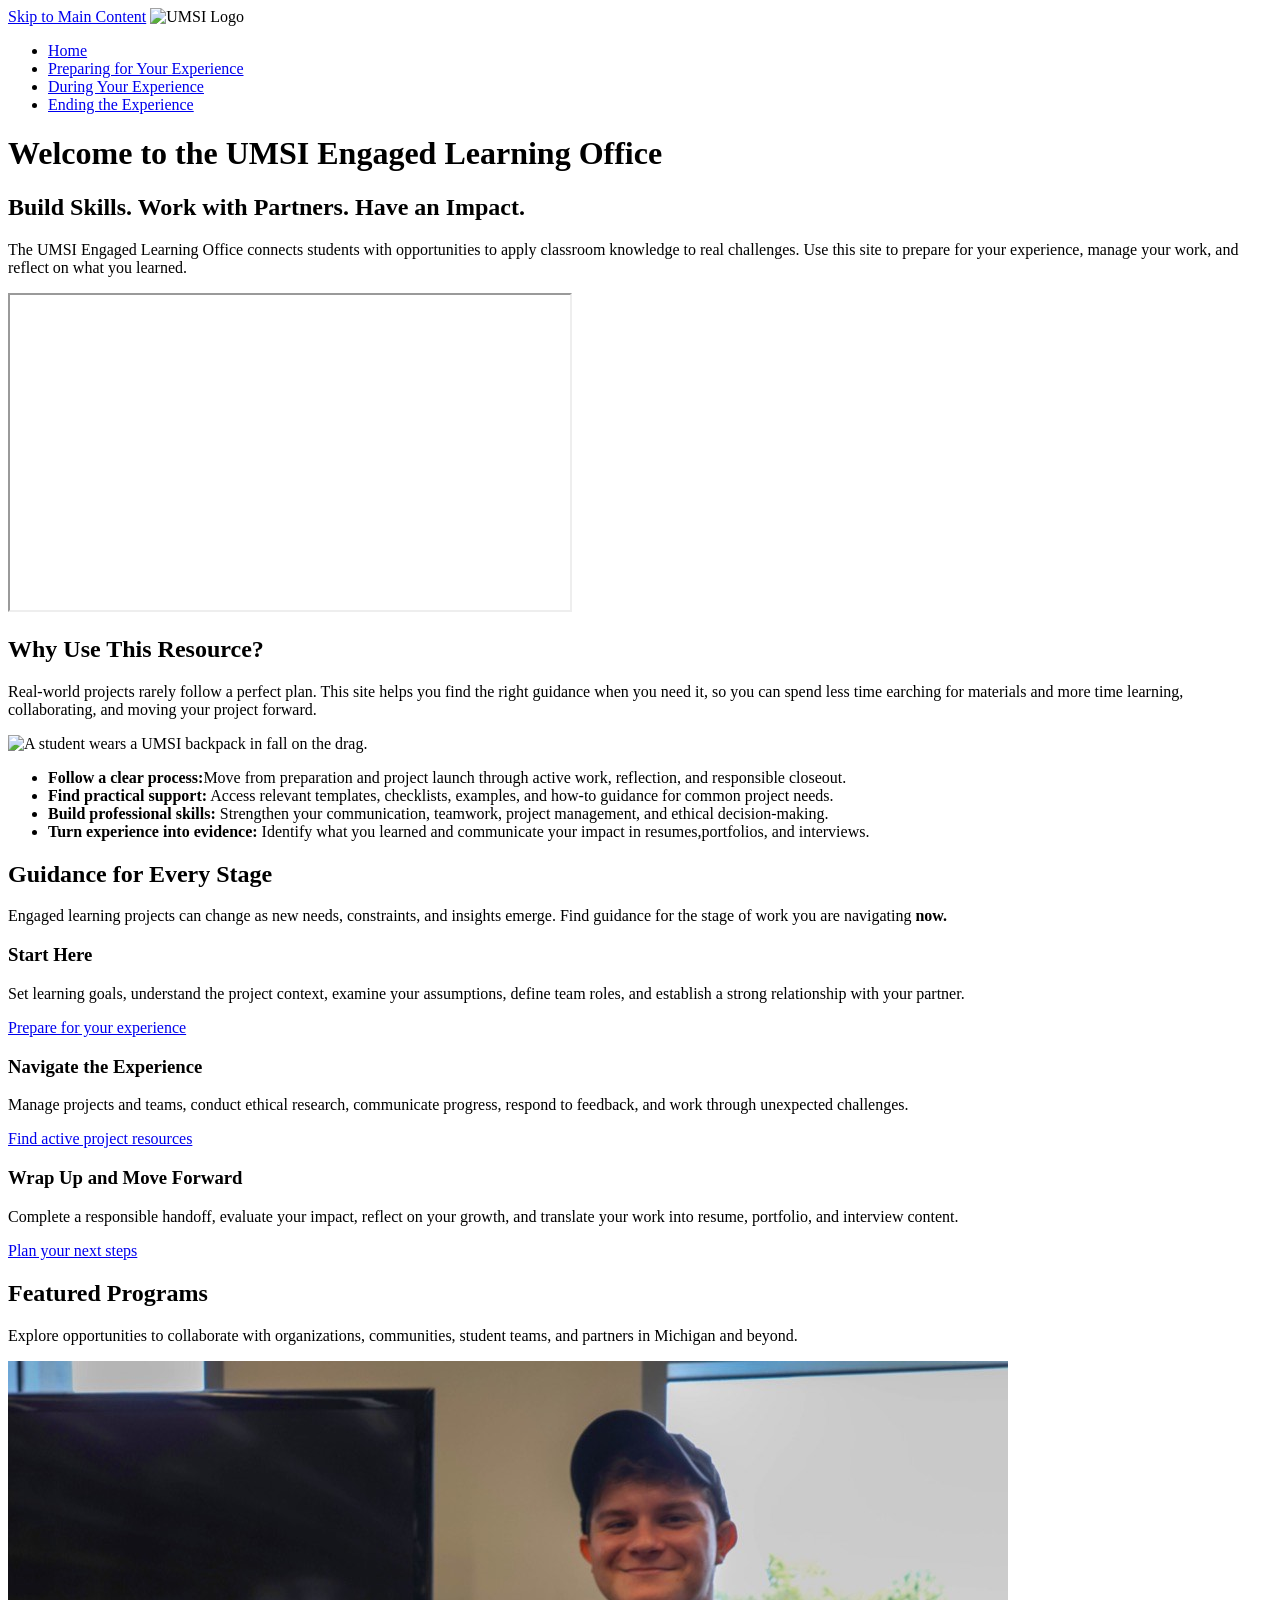
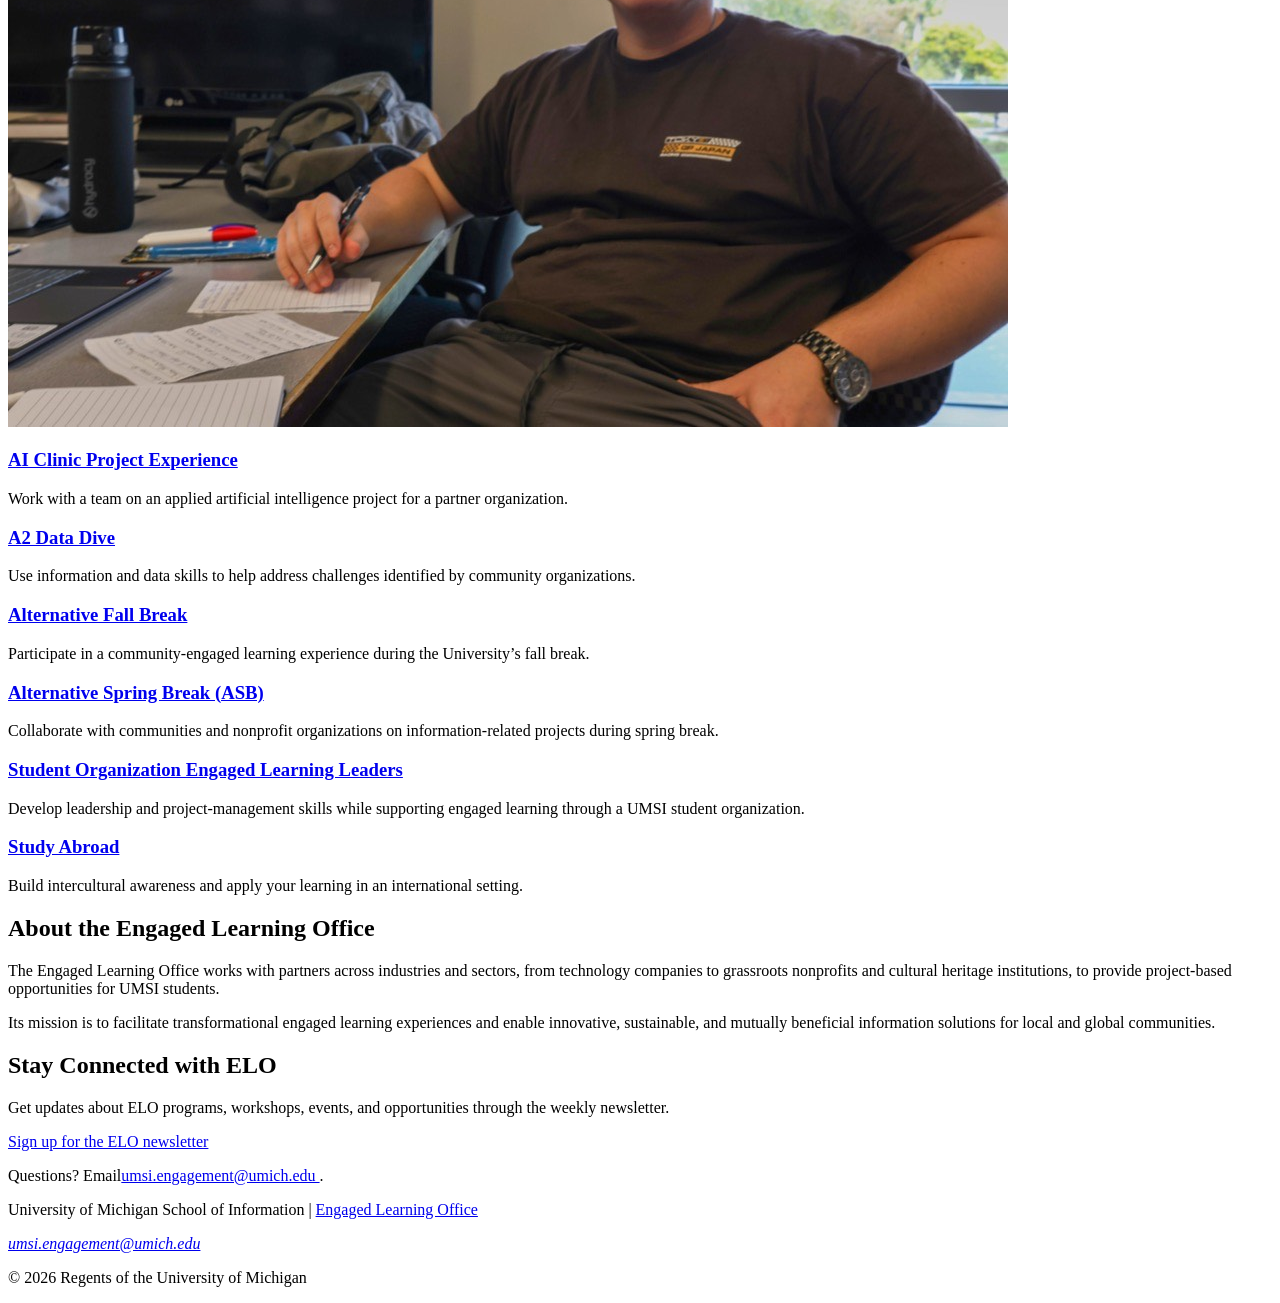
==== index.html @ 8fbcc373 "changes" ====
<!DOCTYPE html>
<html lang="en">
<head>
    <meta charset="UTF-8">
    <meta name="viewport" content="width=device-width, initial-scale=1.0">
    <title>Engaged Learning Resources | UMSI</title>

</head>
<body>

    <header>
  <a href = "#main">Skip to Main Content</a>
        <img src="images/UMSI_signature_vertical_informal_solidblue.jpg" alt="UMSI Logo">
        <nav>
            <ul>
                <li><a href = "index.html">Home</a></li>
                <li><a href = "prep.html">Preparing for Your Experience</a></li>
                <li><a href = "during.html">During Your Experience</a></li>
                <li><a href = "ending.html">Ending the Experience</a></li>
            </ul>
        </nav>
    <h1>Welcome to the UMSI Engaged Learning Office</h1>

    </header>
    <main id="main">
    <section>
      <h2>Build Skills. Work with Partners. Have an Impact.</h2>
      <p>
       The UMSI Engaged Learning Office connects students with opportunities to apply classroom knowledge to real challenges. Use this site to prepare for your experience, manage your work, and reflect on what you learned.
      </p>

      <iframe width="560" height="315" src="https://www.youtube.com/embed/81ZO9RfIJEQ?si=tBp82YWZMl1u7CVS" title="YouTube video player" allow="accelerometer; autoplay; clipboard-write; encrypted-media; gyroscope; picture-in-picture; web-share" referrerpolicy="strict-origin-when-cross-origin" allowfullscreen></iframe>
         <!-- Note: this iframe might cause an Axe ARIA error - that's not on you that's on YouTube! -->
    </section>

<section>
    <h2>Why Use This Resource?</h2>

    <p>Real-world projects rarely follow a perfect plan. This site helps you find the right guidance when you need it, so you can spend less time earching for materials and more time learning, collaborating, and moving your project forward.
    </p>
        <img src="images/UMSI_CampusFall_UMSIBackpack_02.jpg" alt="A student wears a UMSI backpack in fall on the drag.">
    <ul>
        <li><strong>Follow a clear process:</strong>Move from preparation and project launch through active work, reflection, and responsible closeout.</li>
        <li><strong>Find practical support:</strong> Access relevant templates, checklists, examples, and how-to guidance for common project needs.</li>
        <li><strong>Build professional skills:</strong> Strengthen your communication, teamwork, project management, and ethical decision-making.</li>
        <li><strong>Turn experience into evidence:</strong> Identify what you learned and communicate your impact in resumes,portfolios, and interviews.</li>
    </ul>
</section>

 <section>
    <h2>Guidance for Every Stage</h2>
    <p>Engaged learning projects can change as new needs, constraints, and insights emerge. Find guidance for the stage of work you are navigating <strong>now.</strong></p>
    <article>
      <h3>Start Here</h3>
      <p>Set learning goals, understand the project context, examine your assumptions, define team roles, and establish a strong relationship with your partner.</p>
      <a href="prep.html">Prepare for your experience</a>
    </article>

    <article>
      <h3>Navigate the Experience</h3>
      <p>Manage projects and teams, conduct ethical research, communicate progress, respond to feedback, and work through unexpected challenges.</p>
      <a href="during.html">Find active project resources</a>
    </article>

    <article>
      <h3>Wrap Up and Move Forward</h3>
      <p>Complete a responsible handoff, evaluate your impact, reflect on your growth, and translate your work into resume, portfolio, and interview content.</p>
      <a href="ending.html">Plan your next steps</a>
    </article>
  </section>

   <section>
    <h2>Featured Programs</h2>
    <p>Explore opportunities to collaborate with organizations, communities, student teams, and partners in Michigan and beyond.</p>
    <img src="images/student-at-desk.jpg" alt="A smiling student working on assignments at a desk.">
    <article>
    <h3><a href="https://mcompass.umich.edu/_portal/tds-program-brochure?programid=12810">AI Clinic Project Experience</a></h3>
    <p>Work with a team on an applied artificial intelligence project for a partner organization.</p>
    </article>

    <article>
    <h3><a href="https://mcompass.umich.edu/_portal/tds-program-brochure?programid=12556">A2 Data Dive</a></h3>
    <p>Use information and data skills to help address challenges identified by community organizations.</p>
    </article>

     <article>
      <h3><a href="https://mcompass.umich.edu/_portal/tds-program-brochure?programid=11297">Alternative Fall Break</a></h3>
      <p>Participate in a community-engaged learning experience during the University’s fall break.</p>
    </article>

    <article>
      <h3><a href="https://mcompass.umich.edu/_portal/tds-program-brochure?programid=10621">Alternative Spring Break (ASB)</a></h3>
       <p>Collaborate with communities and nonprofit organizations on information-related projects during spring break.</p>
    </article>

    <article>
      <h3><a href="https://mcompass.umich.edu/_portal/tds-program-brochure?programid=12294">Student Organization Engaged Learning Leaders</a></h3>
       <p>Develop leadership and project-management skills while supporting engaged learning through a UMSI student organization.</p>
    </article>

    <article>
      <h3><a href="https://www.si.umich.edu/student-life/study-abroad">Study Abroad</a></h3>
      <p>Build intercultural awareness and apply your learning in an international setting. </p>
    </article>
   </section>
  <section>
    <h2>About the Engaged Learning Office</h2>
    <p>The Engaged Learning Office works with partners across industries and sectors, from technology companies to grassroots nonprofits and cultural heritage institutions, to provide project-based opportunities for UMSI students.</p>
    <p>Its mission is to facilitate transformational engaged learning experiences and enable innovative, sustainable, and mutually beneficial information solutions for local and global communities.</p>
  </section>
  <aside>
    <h2>Stay Connected with ELO</h2>
    <p>Get updates about ELO programs, workshops, events, and opportunities through the weekly newsletter.</p>
    <div>
       <a href="https://umsi.info/elo-newsletter"> Sign up for the ELO newsletter</a>
    </div>
    <p>Questions? Email<a href="mailto:umsi.engagement@umich.edu">umsi.engagement@umich.edu </a>.</p>
  </aside>


        <!-- Content taken & modified from UMGPT with the prompt, "Write me a webpage of intro content to help meet the following requirements - this is for the home page": and then pasted in the client objectives & project requirements"
        UMGPT. (2026). UMGPT ( GPT-5.6 Sol September 7th version) [Large language model]. -->
        <!-- Image credit: "Smiling Student Working on Assignments at Desk", Wikimedia Commons, CC BY 4.0 -->
    </main>
    <footer>
        <p>University of Michigan School of Information | <a href="https://www.si.umich.edu/programs/engaged-learning/about-engaged-learning-office">Engaged Learning Office </a></p>
      <address>
        <a href="mailto:umsi.engagement@umich.edu">umsi.engagement@umich.edu</a>
      </address>
      <p>&copy; 2026 Regents of the University of Michigan</p>
    </footer>
</body>
</html>
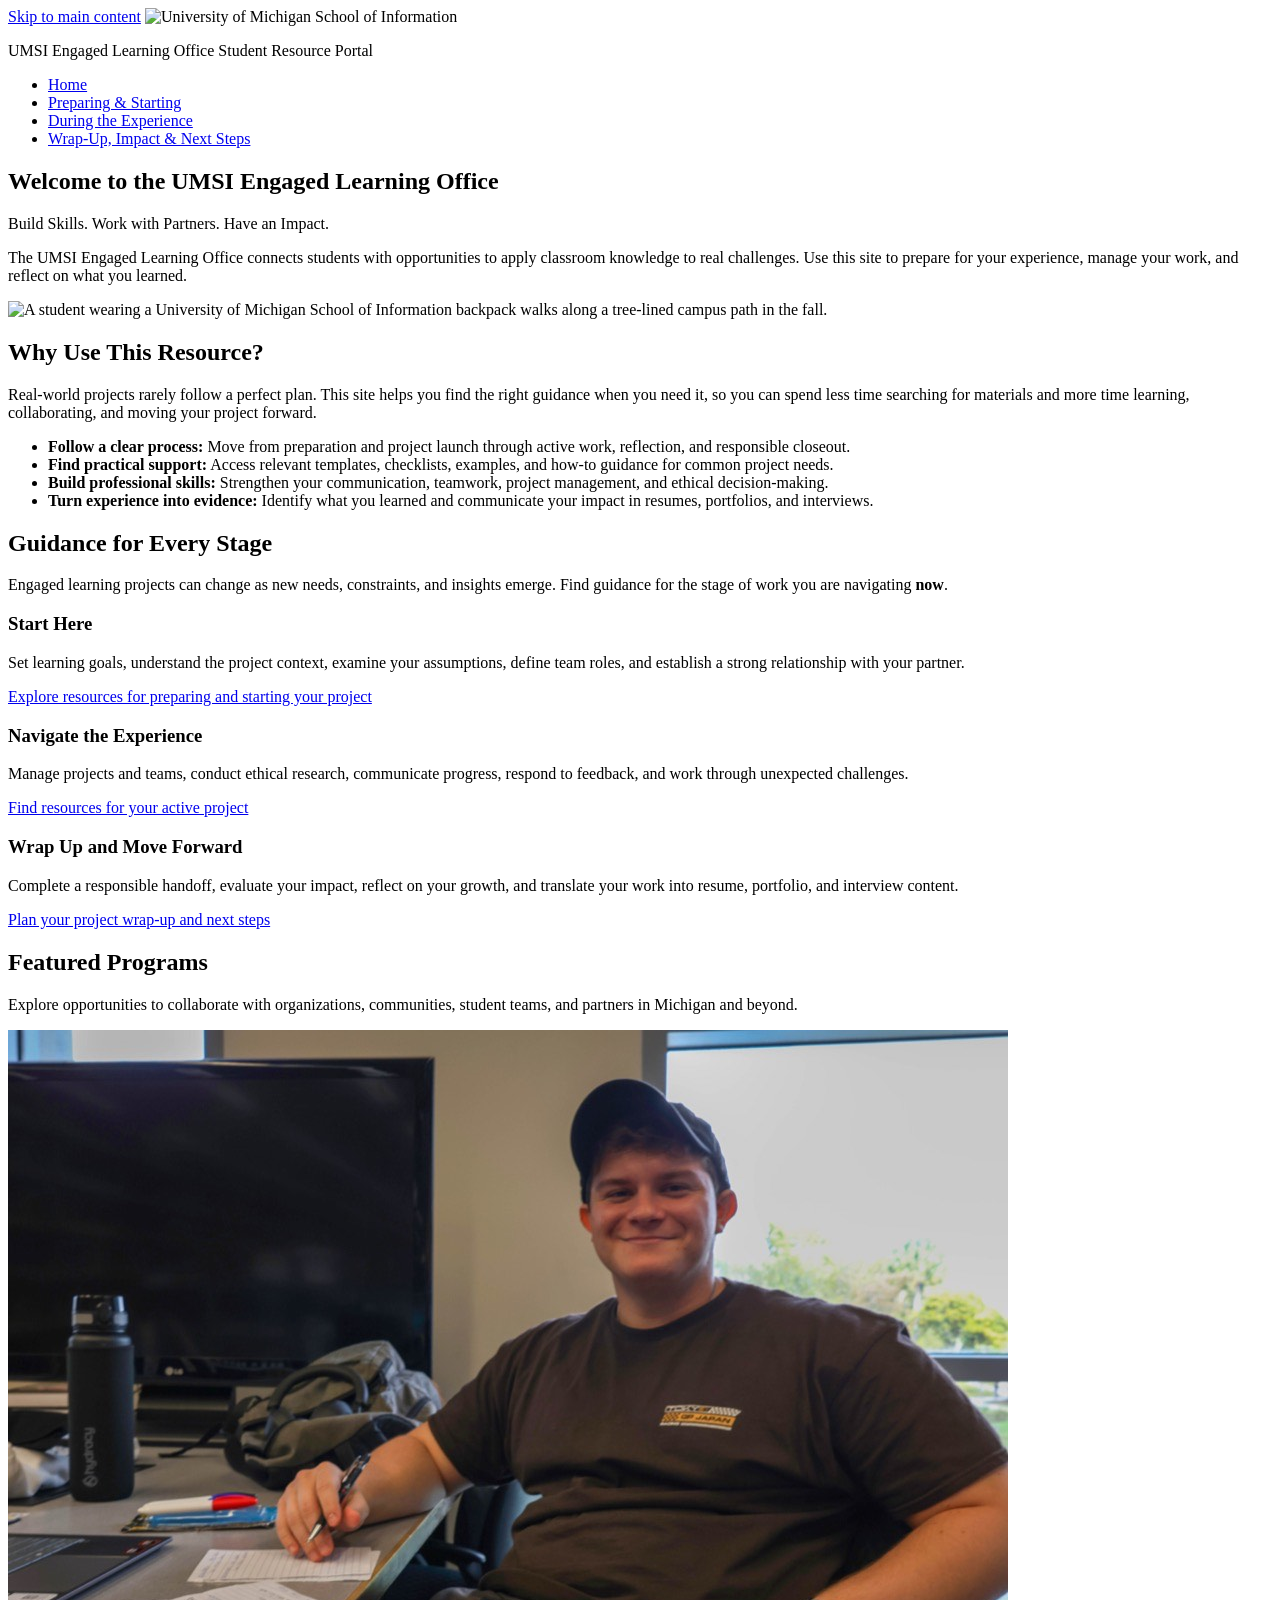
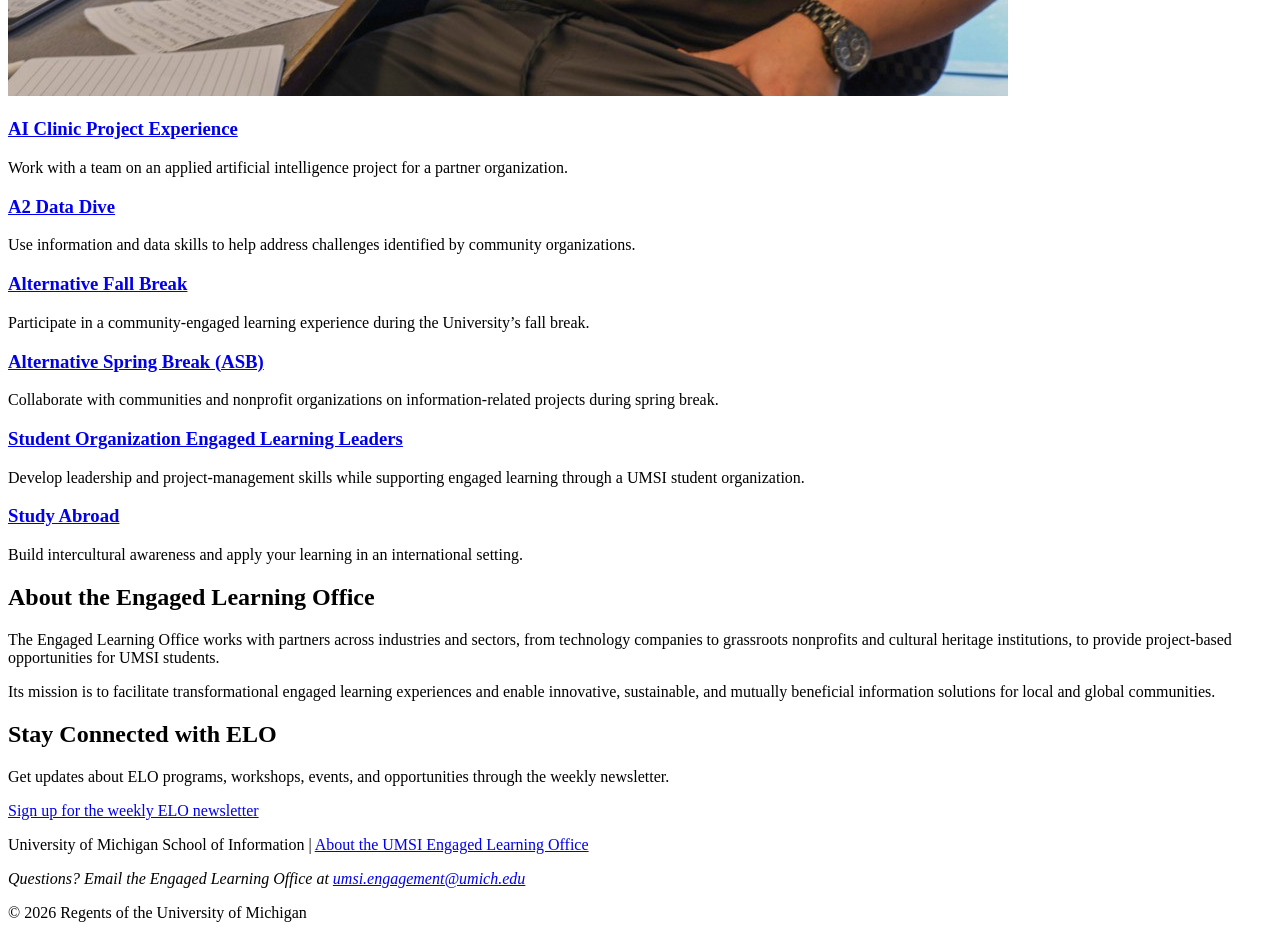
==== commit dd58ac00: "feat: add pages with accessibility" ====
--- a/index.html
+++ b/index.html
@@ -1,133 +1,124 @@
 <!DOCTYPE html>
 <html lang="en">
 <head>
-    <meta charset="UTF-8">
-    <meta name="viewport" content="width=device-width, initial-scale=1.0">
-    <title>Engaged Learning Resources | UMSI</title>
-
+  <meta charset="UTF-8">
+  <meta name="viewport" content="width=device-width, initial-scale=1.0">
+  <title>Home | UMSI Engaged Learning Office Student Resource Portal</title>
 </head>
 <body>
+  <header>
+    <a class="skip-link" href="#main">Skip to main content</a>
+    <img src="images/UMSI_signature_vertical_informal_solidblue.jpg" alt="University of Michigan School of Information">
+    <p>UMSI Engaged Learning Office Student Resource Portal</p>
+    <nav aria-label="Main">
+      <ul>
+        <li><a href="index.html" aria-current="page">Home</a></li>
+        <li><a href="preparing-starting.html">Preparing &amp; Starting</a></li>
+        <li><a href="during-experience.html">During the Experience</a></li>
+        <li><a href="wrap-up.html">Wrap-Up, Impact &amp; Next Steps</a></li>
+      </ul>
+    </nav>
+  </header>
 
-    <header>
-  <a href = "#main">Skip to Main Content</a>
-        <img src="images/UMSI_signature_vertical_informal_solidblue.jpg" alt="UMSI Logo">
-        <nav>
-            <ul>
-                <li><a href = "index.html">Home</a></li>
-                <li><a href = "prep.html">Preparing for Your Experience</a></li>
-                <li><a href = "during.html">During Your Experience</a></li>
-                <li><a href = "ending.html">Ending the Experience</a></li>
-            </ul>
-        </nav>
-    <h1>Welcome to the UMSI Engaged Learning Office</h1>
-
-    </header>
-    <main id="main">
-    <section>
-      <h2>Build Skills. Work with Partners. Have an Impact.</h2>
-      <p>
-       The UMSI Engaged Learning Office connects students with opportunities to apply classroom knowledge to real challenges. Use this site to prepare for your experience, manage your work, and reflect on what you learned.
-      </p>
-
-      <iframe width="560" height="315" src="https://www.youtube.com/embed/81ZO9RfIJEQ?si=tBp82YWZMl1u7CVS" title="YouTube video player" allow="accelerometer; autoplay; clipboard-write; encrypted-media; gyroscope; picture-in-picture; web-share" referrerpolicy="strict-origin-when-cross-origin" allowfullscreen></iframe>
-         <!-- Note: this iframe might cause an Axe ARIA error - that's not on you that's on YouTube! -->
+  <main id="main" tabindex="-1">
+    <section aria-labelledby="page-title">
+      <h1 id="page-title">Welcome to the UMSI Engaged Learning Office</h1>
+      <p>Build Skills. Work with Partners. Have an Impact.</p>
+      <p>The UMSI Engaged Learning Office connects students with opportunities to apply classroom knowledge to real challenges. Use this site to prepare for your experience, manage your work, and reflect on what you learned.</p>
+      <!-- Image: UMSI campus photo provided with the class starter code -->
+      <img src="images/UMSI_CampusFall_UMSIBackpack_02.jpg" alt="A student wearing a University of Michigan School of Information backpack walks along a tree-lined campus path in the fall.">
     </section>
 
-<section>
-    <h2>Why Use This Resource?</h2>
-
-    <p>Real-world projects rarely follow a perfect plan. This site helps you find the right guidance when you need it, so you can spend less time earching for materials and more time learning, collaborating, and moving your project forward.
-    </p>
-        <img src="images/UMSI_CampusFall_UMSIBackpack_02.jpg" alt="A student wears a UMSI backpack in fall on the drag.">
-    <ul>
-        <li><strong>Follow a clear process:</strong>Move from preparation and project launch through active work, reflection, and responsible closeout.</li>
+    <section aria-labelledby="why-use">
+      <h2 id="why-use">Why Use This Resource?</h2>
+      <p>Real-world projects rarely follow a perfect plan. This site helps you find the right guidance when you need it, so you can spend less time searching for materials and more time learning, collaborating, and moving your project forward.</p>
+      <ul>
+        <li><strong>Follow a clear process:</strong> Move from preparation and project launch through active work, reflection, and responsible closeout.</li>
         <li><strong>Find practical support:</strong> Access relevant templates, checklists, examples, and how-to guidance for common project needs.</li>
         <li><strong>Build professional skills:</strong> Strengthen your communication, teamwork, project management, and ethical decision-making.</li>
-        <li><strong>Turn experience into evidence:</strong> Identify what you learned and communicate your impact in resumes,portfolios, and interviews.</li>
-    </ul>
-</section>
+        <li><strong>Turn experience into evidence:</strong> Identify what you learned and communicate your impact in resumes, portfolios, and interviews.</li>
+      </ul>
+    </section>
 
- <section>
-    <h2>Guidance for Every Stage</h2>
-    <p>Engaged learning projects can change as new needs, constraints, and insights emerge. Find guidance for the stage of work you are navigating <strong>now.</strong></p>
-    <article>
-      <h3>Start Here</h3>
-      <p>Set learning goals, understand the project context, examine your assumptions, define team roles, and establish a strong relationship with your partner.</p>
-      <a href="prep.html">Prepare for your experience</a>
-    </article>
+    <section aria-labelledby="every-stage">
+      <h2 id="every-stage">Guidance for Every Stage</h2>
+      <p>Engaged learning projects can change as new needs, constraints, and insights emerge. Find guidance for the stage of work you are navigating <strong>now</strong>.</p>
 
-    <article>
-      <h3>Navigate the Experience</h3>
-      <p>Manage projects and teams, conduct ethical research, communicate progress, respond to feedback, and work through unexpected challenges.</p>
-      <a href="during.html">Find active project resources</a>
-    </article>
+      <article aria-labelledby="stage-start">
+        <h3 id="stage-start">Start Here</h3>
+        <p>Set learning goals, understand the project context, examine your assumptions, define team roles, and establish a strong relationship with your partner.</p>
+        <p><a href="preparing-starting.html">Explore resources for preparing and starting your project</a></p>
+      </article>
 
-    <article>
-      <h3>Wrap Up and Move Forward</h3>
-      <p>Complete a responsible handoff, evaluate your impact, reflect on your growth, and translate your work into resume, portfolio, and interview content.</p>
-      <a href="ending.html">Plan your next steps</a>
-    </article>
-  </section>
+      <article aria-labelledby="stage-during">
+        <h3 id="stage-during">Navigate the Experience</h3>
+        <p>Manage projects and teams, conduct ethical research, communicate progress, respond to feedback, and work through unexpected challenges.</p>
+        <p><a href="during-experience.html">Find resources for your active project</a></p>
+      </article>
 
-   <section>
-    <h2>Featured Programs</h2>
-    <p>Explore opportunities to collaborate with organizations, communities, student teams, and partners in Michigan and beyond.</p>
-    <img src="images/student-at-desk.jpg" alt="A smiling student working on assignments at a desk.">
-    <article>
-    <h3><a href="https://mcompass.umich.edu/_portal/tds-program-brochure?programid=12810">AI Clinic Project Experience</a></h3>
-    <p>Work with a team on an applied artificial intelligence project for a partner organization.</p>
-    </article>
+      <article aria-labelledby="stage-wrap-up">
+        <h3 id="stage-wrap-up">Wrap Up and Move Forward</h3>
+        <p>Complete a responsible handoff, evaluate your impact, reflect on your growth, and translate your work into resume, portfolio, and interview content.</p>
+        <p><a href="wrap-up.html">Plan your project wrap-up and next steps</a></p>
+      </article>
+    </section>
 
-    <article>
-    <h3><a href="https://mcompass.umich.edu/_portal/tds-program-brochure?programid=12556">A2 Data Dive</a></h3>
-    <p>Use information and data skills to help address challenges identified by community organizations.</p>
-    </article>
+    <section aria-labelledby="featured-programs">
+      <h2 id="featured-programs">Featured Programs</h2>
+      <p>Explore opportunities to collaborate with organizations, communities, student teams, and partners in Michigan and beyond.</p>
+      <!-- Image credit: "Smiling Student Working on Assignments at Desk", Wikimedia Commons, CC BY 4.0 -->
+      <img src="images/student-at-desk.jpg" alt="A smiling student sits at a desk with notes and a pen while working on assignments.">
 
-     <article>
-      <h3><a href="https://mcompass.umich.edu/_portal/tds-program-brochure?programid=11297">Alternative Fall Break</a></h3>
-      <p>Participate in a community-engaged learning experience during the University’s fall break.</p>
-    </article>
+      <article aria-labelledby="program-ai-clinic">
+        <h3 id="program-ai-clinic"><a href="https://mcompass.umich.edu/_portal/tds-program-brochure?programid=12810">AI Clinic Project Experience</a></h3>
+        <p>Work with a team on an applied artificial intelligence project for a partner organization.</p>
+      </article>
 
-    <article>
-      <h3><a href="https://mcompass.umich.edu/_portal/tds-program-brochure?programid=10621">Alternative Spring Break (ASB)</a></h3>
-       <p>Collaborate with communities and nonprofit organizations on information-related projects during spring break.</p>
-    </article>
+      <article aria-labelledby="program-data-dive">
+        <h3 id="program-data-dive"><a href="https://mcompass.umich.edu/_portal/tds-program-brochure?programid=12556">A2 Data Dive</a></h3>
+        <p>Use information and data skills to help address challenges identified by community organizations.</p>
+      </article>
 
-    <article>
-      <h3><a href="https://mcompass.umich.edu/_portal/tds-program-brochure?programid=12294">Student Organization Engaged Learning Leaders</a></h3>
-       <p>Develop leadership and project-management skills while supporting engaged learning through a UMSI student organization.</p>
-    </article>
+      <article aria-labelledby="program-afb">
+        <h3 id="program-afb"><a href="https://mcompass.umich.edu/_portal/tds-program-brochure?programid=11297">Alternative Fall Break</a></h3>
+        <p>Participate in a community-engaged learning experience during the University’s fall break.</p>
+      </article>
 
-    <article>
-      <h3><a href="https://www.si.umich.edu/student-life/study-abroad">Study Abroad</a></h3>
-      <p>Build intercultural awareness and apply your learning in an international setting. </p>
-    </article>
-   </section>
-  <section>
-    <h2>About the Engaged Learning Office</h2>
-    <p>The Engaged Learning Office works with partners across industries and sectors, from technology companies to grassroots nonprofits and cultural heritage institutions, to provide project-based opportunities for UMSI students.</p>
-    <p>Its mission is to facilitate transformational engaged learning experiences and enable innovative, sustainable, and mutually beneficial information solutions for local and global communities.</p>
-  </section>
-  <aside>
-    <h2>Stay Connected with ELO</h2>
-    <p>Get updates about ELO programs, workshops, events, and opportunities through the weekly newsletter.</p>
-    <div>
-       <a href="https://umsi.info/elo-newsletter"> Sign up for the ELO newsletter</a>
-    </div>
-    <p>Questions? Email<a href="mailto:umsi.engagement@umich.edu">umsi.engagement@umich.edu </a>.</p>
-  </aside>
+      <article aria-labelledby="program-asb">
+        <h3 id="program-asb"><a href="https://mcompass.umich.edu/_portal/tds-program-brochure?programid=10621">Alternative Spring Break (ASB)</a></h3>
+        <p>Collaborate with communities and nonprofit organizations on information-related projects during spring break.</p>
+      </article>
 
+      <article aria-labelledby="program-soell">
+        <h3 id="program-soell"><a href="https://mcompass.umich.edu/_portal/tds-program-brochure?programid=12294">Student Organization Engaged Learning Leaders</a></h3>
+        <p>Develop leadership and project-management skills while supporting engaged learning through a UMSI student organization.</p>
+      </article>
 
-        <!-- Content taken & modified from UMGPT with the prompt, "Write me a webpage of intro content to help meet the following requirements - this is for the home page": and then pasted in the client objectives & project requirements"
-        UMGPT. (2026). UMGPT ( GPT-5.6 Sol September 7th version) [Large language model]. -->
-        <!-- Image credit: "Smiling Student Working on Assignments at Desk", Wikimedia Commons, CC BY 4.0 -->
-    </main>
-    <footer>
-        <p>University of Michigan School of Information | <a href="https://www.si.umich.edu/programs/engaged-learning/about-engaged-learning-office">Engaged Learning Office </a></p>
-      <address>
-        <a href="mailto:umsi.engagement@umich.edu">umsi.engagement@umich.edu</a>
-      </address>
-      <p>&copy; 2026 Regents of the University of Michigan</p>
-    </footer>
+      <article aria-labelledby="program-study-abroad">
+        <h3 id="program-study-abroad"><a href="https://www.si.umich.edu/student-life/study-abroad">Study Abroad</a></h3>
+        <p>Build intercultural awareness and apply your learning in an international setting.</p>
+      </article>
+    </section>
+
+    <section aria-labelledby="about-elo">
+      <h2 id="about-elo">About the Engaged Learning Office</h2>
+      <p>The Engaged Learning Office works with partners across industries and sectors, from technology companies to grassroots nonprofits and cultural heritage institutions, to provide project-based opportunities for UMSI students.</p>
+      <p>Its mission is to facilitate transformational engaged learning experiences and enable innovative, sustainable, and mutually beneficial information solutions for local and global communities.</p>
+    </section>
+
+    <aside aria-labelledby="stay-connected">
+      <h2 id="stay-connected">Stay Connected with ELO</h2>
+      <p>Get updates about ELO programs, workshops, events, and opportunities through the weekly newsletter.</p>
+      <p><a href="https://umsi.info/elo-newsletter">Sign up for the weekly ELO newsletter</a></p>
+    </aside>
+    <!-- Content taken & modified from UMGPT with the prompt, "Write me a webpage of intro content to help meet the following requirements - this is for the home page": and then pasted in the client objectives & project requirements"
+    UMGPT. (2026). UMGPT ( GPT-5.6 Sol September 7th version) [Large language model]. -->
+  </main>
+
+  <footer>
+    <p>University of Michigan School of Information | <a href="https://www.si.umich.edu/programs/engaged-learning/about-engaged-learning-office">About the UMSI Engaged Learning Office</a></p>
+    <address>Questions? Email the Engaged Learning Office at <a href="mailto:umsi.engagement@umich.edu">umsi.engagement@umich.edu</a></address>
+    <p>&copy; 2026 Regents of the University of Michigan</p>
+  </footer>
 </body>
 </html>
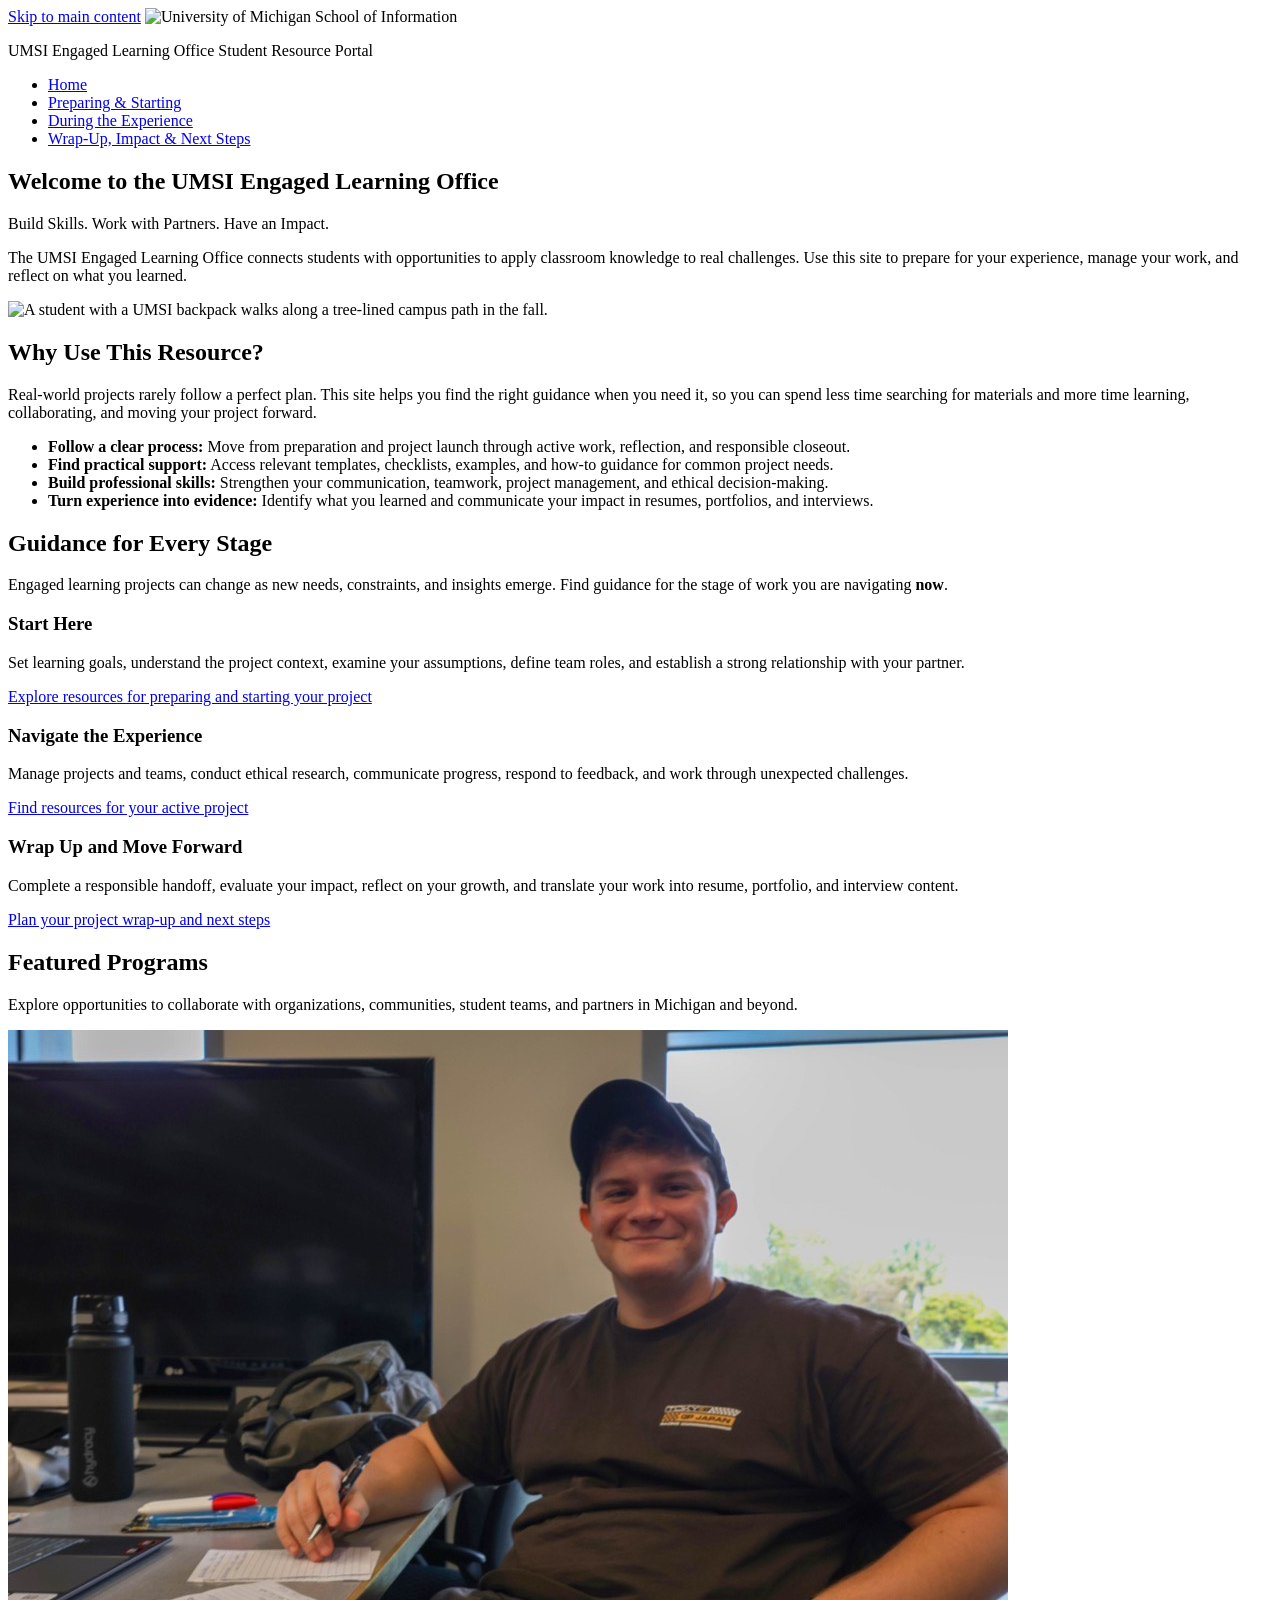
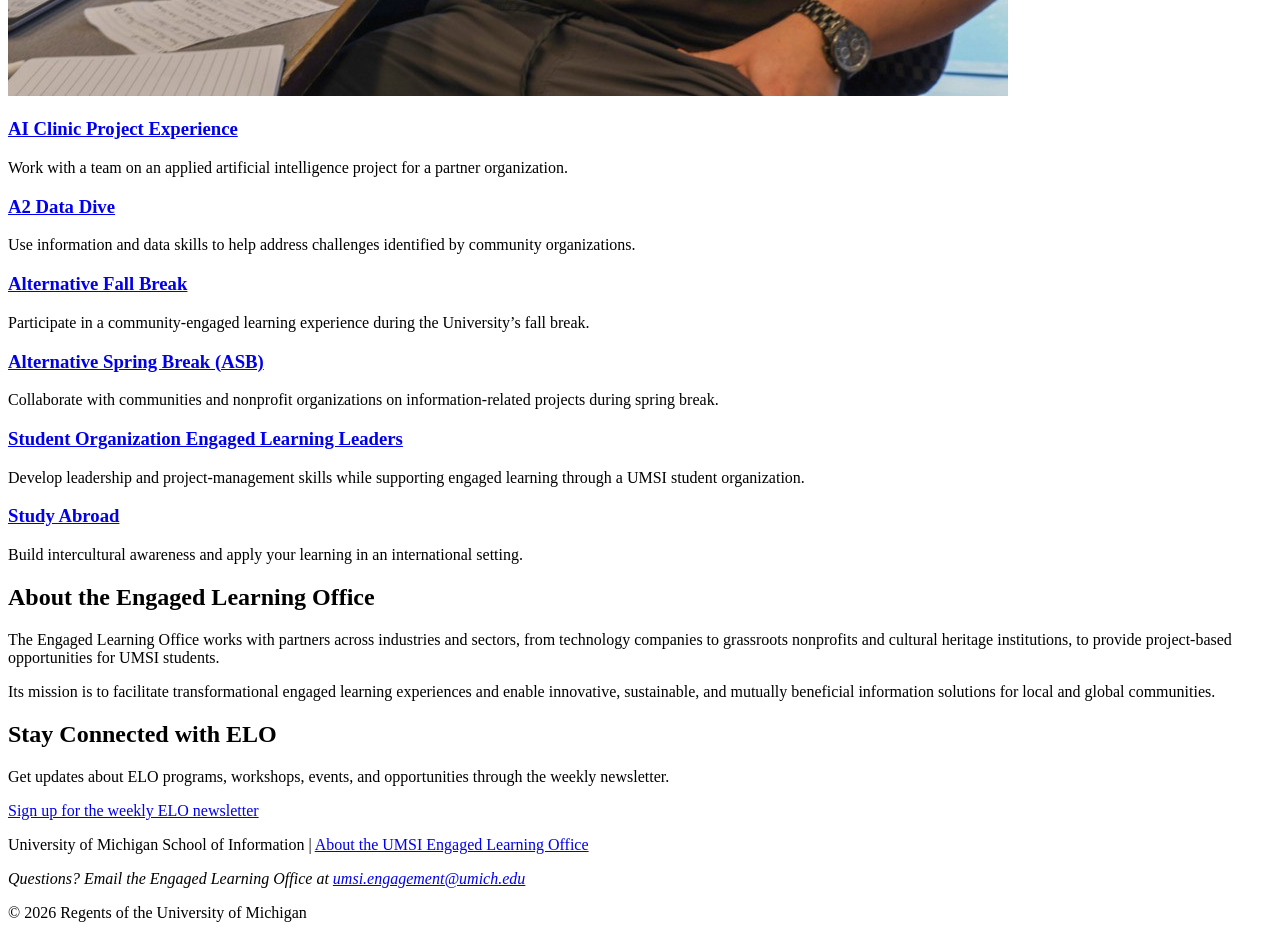
==== commit f0cf4397: "fix: validator errors" ====
--- a/index.html
+++ b/index.html
@@ -26,7 +26,7 @@
       <p>Build Skills. Work with Partners. Have an Impact.</p>
       <p>The UMSI Engaged Learning Office connects students with opportunities to apply classroom knowledge to real challenges. Use this site to prepare for your experience, manage your work, and reflect on what you learned.</p>
       <!-- Image: UMSI campus photo provided with the class starter code -->
-      <img src="images/UMSI_CampusFall_UMSIBackpack_02.jpg" alt="A student wearing a University of Michigan School of Information backpack walks along a tree-lined campus path in the fall.">
+      <img src="images/UMSI_CampusFall_UMSIBackpack_02.jpg" alt="A student with a UMSI backpack walks along a tree-lined campus path in the fall.">
     </section>
 
     <section aria-labelledby="why-use">
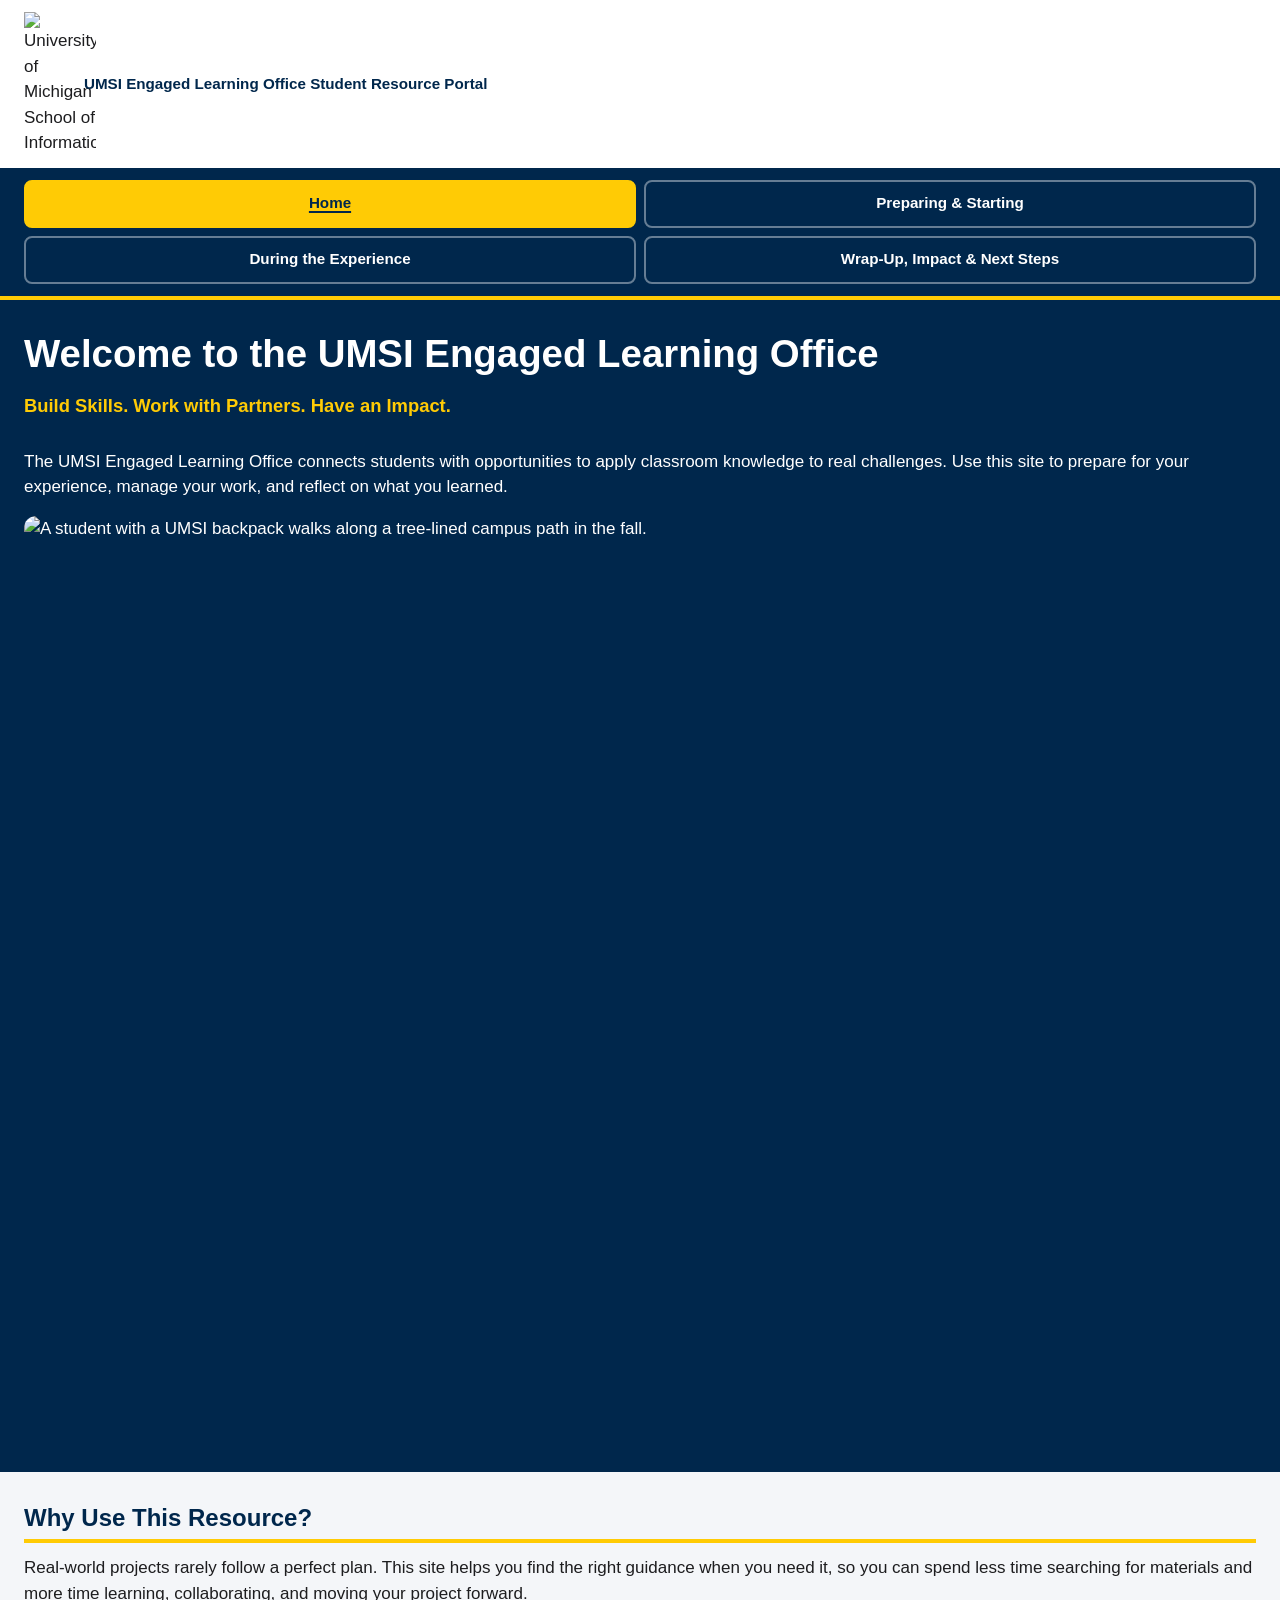
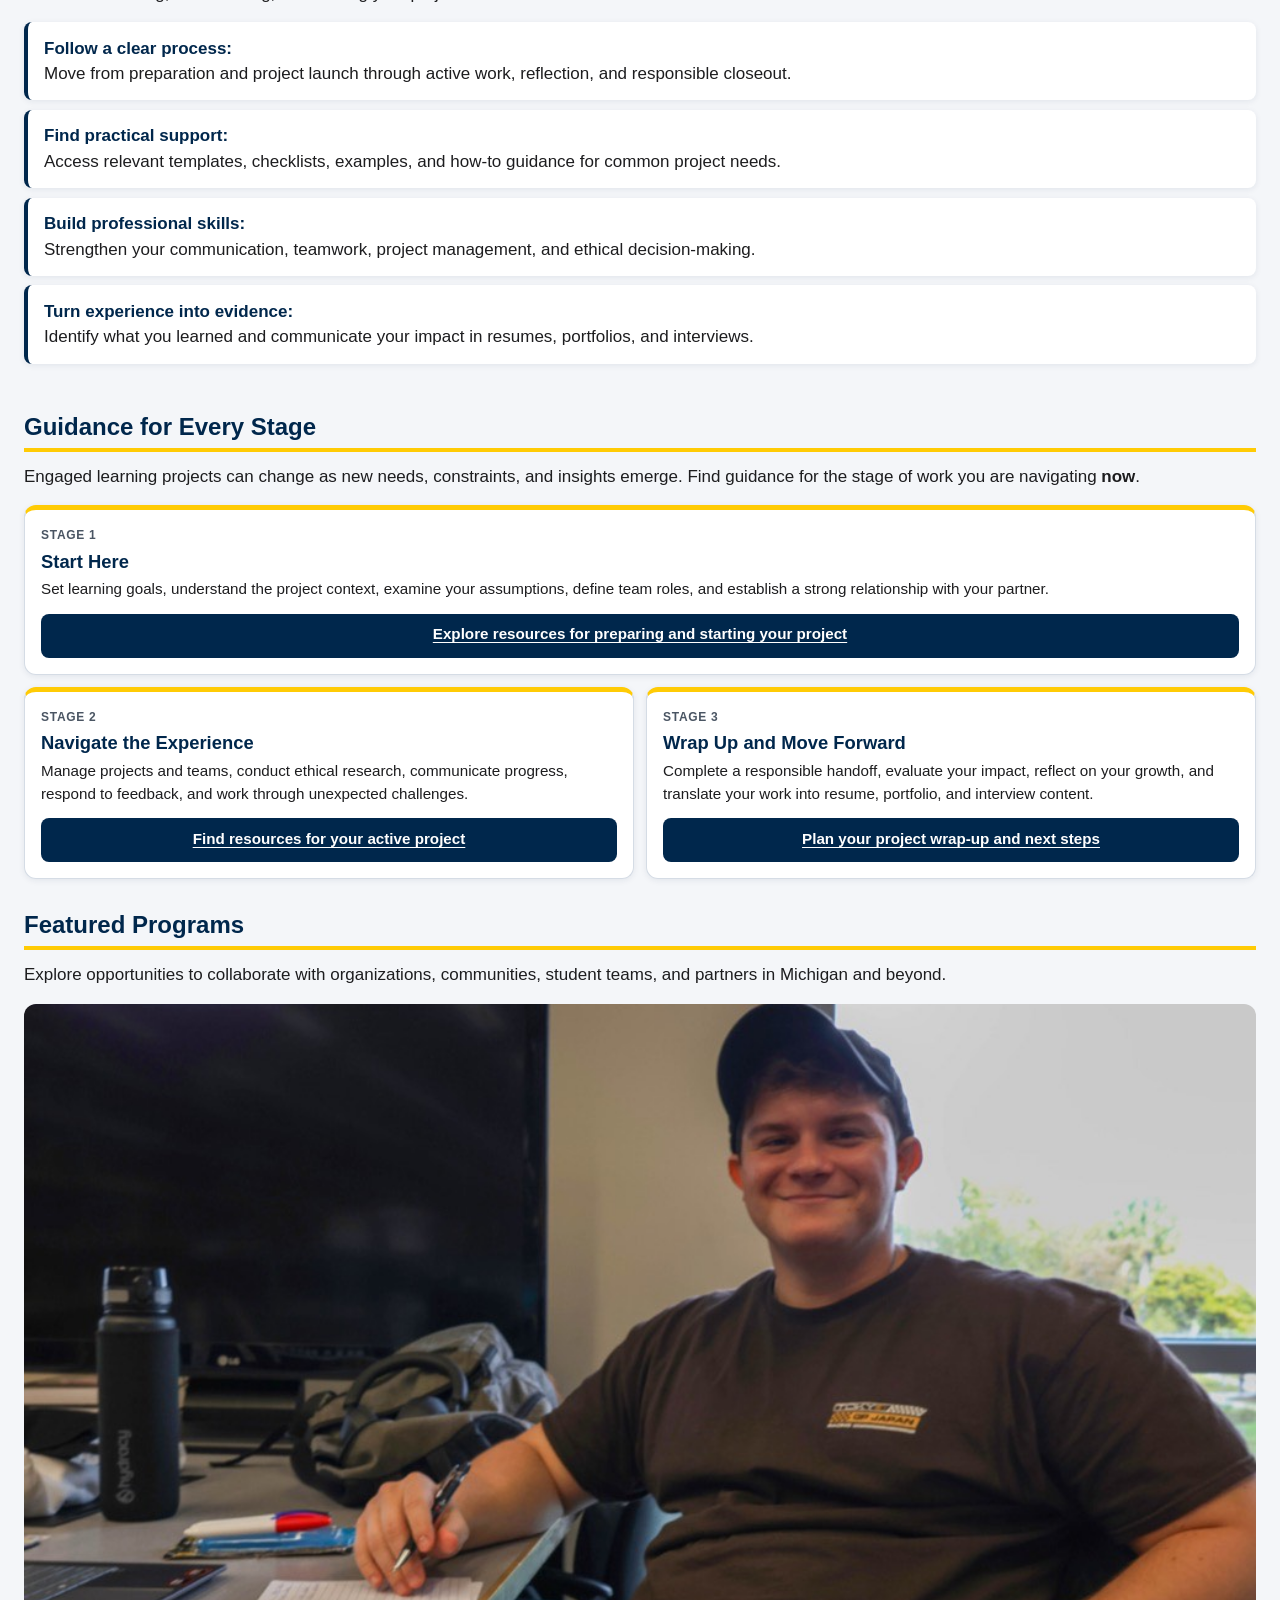
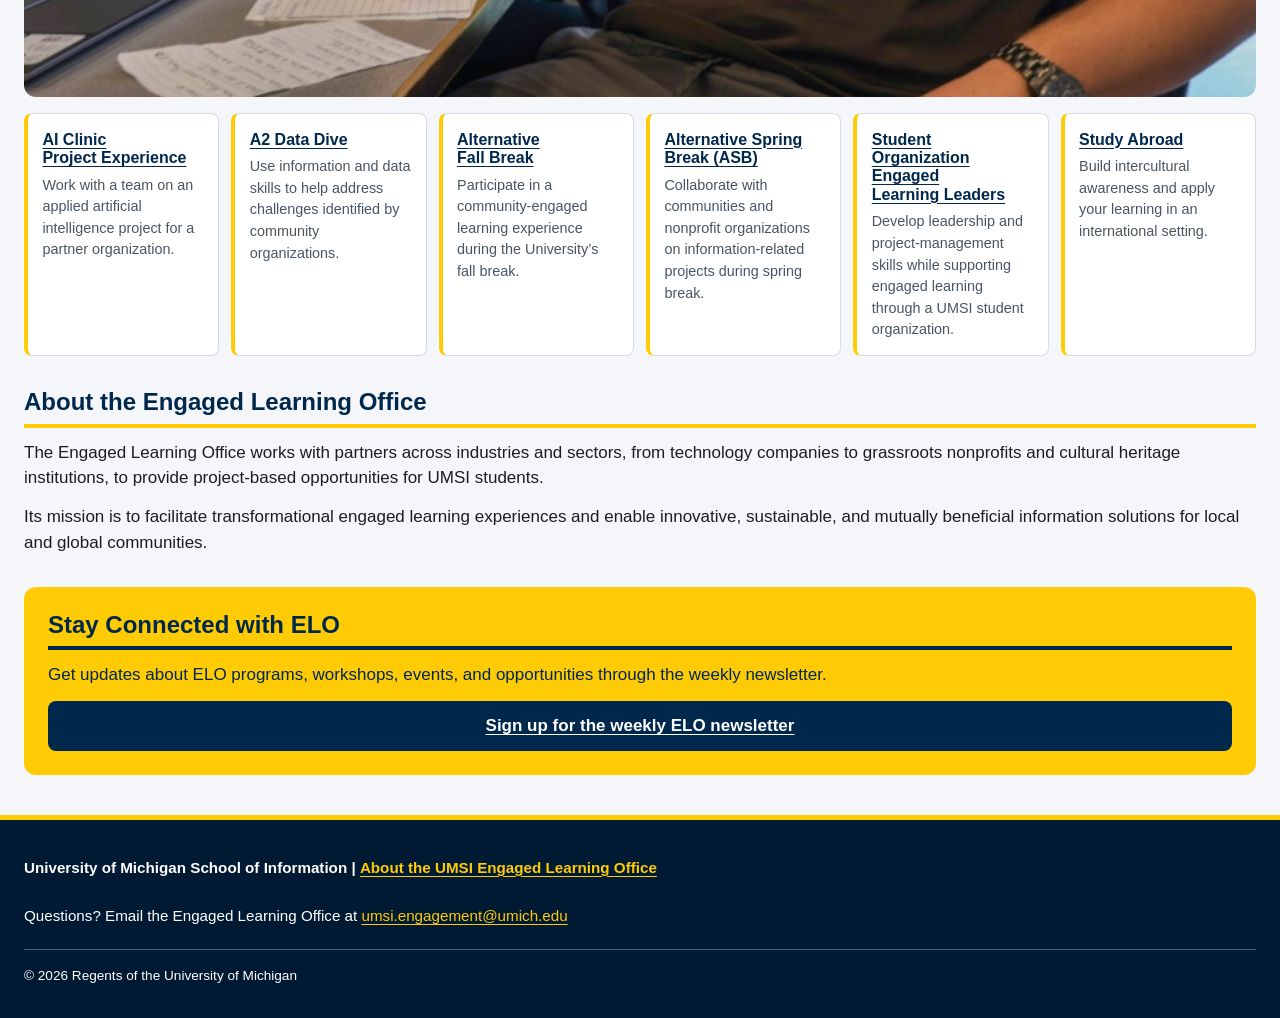
==== commit 0e12271b: "changes" ====
--- a/index.html
+++ b/index.html
@@ -4,13 +4,15 @@
   <meta charset="UTF-8">
   <meta name="viewport" content="width=device-width, initial-scale=1.0">
   <title>Home | UMSI Engaged Learning Office Student Resource Portal</title>
+  <link rel="stylesheet" href="css/reset.css">
+  <link rel="stylesheet" href="css/style.css">
 </head>
 <body>
-  <header>
+  <header class="site-header">
     <a class="skip-link" href="#main">Skip to main content</a>
-    <img src="images/UMSI_signature_vertical_informal_solidblue.jpg" alt="University of Michigan School of Information">
-    <p>UMSI Engaged Learning Office Student Resource Portal</p>
-    <nav aria-label="Main">
+    <img class="site-logo" src="images/UMSI_signature_vertical_informal_solidblue.jpg" alt="University of Michigan School of Information">
+    <p class="site-name">UMSI Engaged Learning Office Student Resource Portal</p>
+    <nav class="site-nav" aria-label="Main">
       <ul>
         <li><a href="index.html" aria-current="page">Home</a></li>
         <li><a href="preparing-starting.html">Preparing &amp; Starting</a></li>
@@ -21,7 +23,7 @@
   </header>
 
   <main id="main" tabindex="-1">
-    <section aria-labelledby="page-title">
+    <section class="hero" aria-labelledby="page-title">
       <h1 id="page-title">Welcome to the UMSI Engaged Learning Office</h1>
       <p>Build Skills. Work with Partners. Have an Impact.</p>
       <p>The UMSI Engaged Learning Office connects students with opportunities to apply classroom knowledge to real challenges. Use this site to prepare for your experience, manage your work, and reflect on what you learned.</p>
@@ -32,7 +34,7 @@
     <section aria-labelledby="why-use">
       <h2 id="why-use">Why Use This Resource?</h2>
       <p>Real-world projects rarely follow a perfect plan. This site helps you find the right guidance when you need it, so you can spend less time searching for materials and more time learning, collaborating, and moving your project forward.</p>
-      <ul>
+      <ul class="benefit-list">
         <li><strong>Follow a clear process:</strong> Move from preparation and project launch through active work, reflection, and responsible closeout.</li>
         <li><strong>Find practical support:</strong> Access relevant templates, checklists, examples, and how-to guidance for common project needs.</li>
         <li><strong>Build professional skills:</strong> Strengthen your communication, teamwork, project management, and ethical decision-making.</li>
@@ -44,23 +46,25 @@
       <h2 id="every-stage">Guidance for Every Stage</h2>
       <p>Engaged learning projects can change as new needs, constraints, and insights emerge. Find guidance for the stage of work you are navigating <strong>now</strong>.</p>
 
-      <article aria-labelledby="stage-start">
+      <div class="stage-grid">
+      <article class="stage-card" aria-labelledby="stage-start">
         <h3 id="stage-start">Start Here</h3>
         <p>Set learning goals, understand the project context, examine your assumptions, define team roles, and establish a strong relationship with your partner.</p>
         <p><a href="preparing-starting.html">Explore resources for preparing and starting your project</a></p>
       </article>
 
-      <article aria-labelledby="stage-during">
+      <article class="stage-card" aria-labelledby="stage-during">
         <h3 id="stage-during">Navigate the Experience</h3>
         <p>Manage projects and teams, conduct ethical research, communicate progress, respond to feedback, and work through unexpected challenges.</p>
         <p><a href="during-experience.html">Find resources for your active project</a></p>
       </article>
 
-      <article aria-labelledby="stage-wrap-up">
+      <article class="stage-card" aria-labelledby="stage-wrap-up">
         <h3 id="stage-wrap-up">Wrap Up and Move Forward</h3>
         <p>Complete a responsible handoff, evaluate your impact, reflect on your growth, and translate your work into resume, portfolio, and interview content.</p>
         <p><a href="wrap-up.html">Plan your project wrap-up and next steps</a></p>
       </article>
+      </div>
     </section>
 
     <section aria-labelledby="featured-programs">
@@ -69,35 +73,37 @@
       <!-- Image credit: "Smiling Student Working on Assignments at Desk", Wikimedia Commons, CC BY 4.0 -->
       <img src="images/student-at-desk.jpg" alt="A smiling student sits at a desk with notes and a pen while working on assignments.">
 
-      <article aria-labelledby="program-ai-clinic">
+      <div class="program-grid">
+      <article class="program-card" aria-labelledby="program-ai-clinic">
         <h3 id="program-ai-clinic"><a href="https://mcompass.umich.edu/_portal/tds-program-brochure?programid=12810">AI Clinic Project Experience</a></h3>
         <p>Work with a team on an applied artificial intelligence project for a partner organization.</p>
       </article>
 
-      <article aria-labelledby="program-data-dive">
+      <article class="program-card" aria-labelledby="program-data-dive">
         <h3 id="program-data-dive"><a href="https://mcompass.umich.edu/_portal/tds-program-brochure?programid=12556">A2 Data Dive</a></h3>
         <p>Use information and data skills to help address challenges identified by community organizations.</p>
       </article>
 
-      <article aria-labelledby="program-afb">
+      <article class="program-card" aria-labelledby="program-afb">
         <h3 id="program-afb"><a href="https://mcompass.umich.edu/_portal/tds-program-brochure?programid=11297">Alternative Fall Break</a></h3>
         <p>Participate in a community-engaged learning experience during the University’s fall break.</p>
       </article>
 
-      <article aria-labelledby="program-asb">
+      <article class="program-card" aria-labelledby="program-asb">
         <h3 id="program-asb"><a href="https://mcompass.umich.edu/_portal/tds-program-brochure?programid=10621">Alternative Spring Break (ASB)</a></h3>
         <p>Collaborate with communities and nonprofit organizations on information-related projects during spring break.</p>
       </article>
 
-      <article aria-labelledby="program-soell">
+      <article class="program-card" aria-labelledby="program-soell">
         <h3 id="program-soell"><a href="https://mcompass.umich.edu/_portal/tds-program-brochure?programid=12294">Student Organization Engaged Learning Leaders</a></h3>
         <p>Develop leadership and project-management skills while supporting engaged learning through a UMSI student organization.</p>
       </article>
 
-      <article aria-labelledby="program-study-abroad">
+      <article class="program-card" aria-labelledby="program-study-abroad">
         <h3 id="program-study-abroad"><a href="https://www.si.umich.edu/student-life/study-abroad">Study Abroad</a></h3>
         <p>Build intercultural awareness and apply your learning in an international setting.</p>
       </article>
+      </div>
     </section>
 
     <section aria-labelledby="about-elo">
@@ -106,16 +112,20 @@
       <p>Its mission is to facilitate transformational engaged learning experiences and enable innovative, sustainable, and mutually beneficial information solutions for local and global communities.</p>
     </section>
 
-    <aside aria-labelledby="stay-connected">
+    <aside class="newsletter" aria-labelledby="stay-connected">
       <h2 id="stay-connected">Stay Connected with ELO</h2>
       <p>Get updates about ELO programs, workshops, events, and opportunities through the weekly newsletter.</p>
       <p><a href="https://umsi.info/elo-newsletter">Sign up for the weekly ELO newsletter</a></p>
     </aside>
     <!-- Content taken & modified from UMGPT with the prompt, "Write me a webpage of intro content to help meet the following requirements - this is for the home page": and then pasted in the client objectives & project requirements"
     UMGPT. (2026). UMGPT ( GPT-5.6 Sol September 7th version) [Large language model]. -->
+    <!-- 
+    I, Juan, am citing that the page content and alt text, created with AI (Claude)
+    from the ELO Content Document and course starter code. https://claude.ai
+    -->
   </main>
 
-  <footer>
+  <footer class="site-footer">
     <p>University of Michigan School of Information | <a href="https://www.si.umich.edu/programs/engaged-learning/about-engaged-learning-office">About the UMSI Engaged Learning Office</a></p>
     <address>Questions? Email the Engaged Learning Office at <a href="mailto:umsi.engagement@umich.edu">umsi.engagement@umich.edu</a></address>
     <p>&copy; 2026 Regents of the University of Michigan</p>
--- a/css/style.css
+++ b/css/style.css
@@ -0,0 +1,491 @@
+/* =========================================================
+   UMSI Engaged Learning Office | Deliverable #2: Mobile view
+   Juan Alonso-Allende (aallende)
+
+   Mobile-first. There are NO width media queries in this file.
+   The only media query is prefers-reduced-motion (accessibility).
+
+   Citations:
+   - Colors: U-M Brand Guidelines, https://brand.umich.edu/
+     Michigan Maize #FFCB05, Michigan Blue #00274C.
+   - Skip link pattern adapted from W3Schools "How TO - Skip to main
+     content": https://www.w3schools.com/howto/howto_css_skip_link.asp
+   - Stylesheet drafted with help from Claude (Anthropic, claude.ai),
+     then reviewed and edited by Juan.
+   ========================================================= */
+
+:root {
+  --maize: #FFCB05;
+  --blue: #00274C;
+  --blue-deep: #001A33;
+  --blue-soft: #e8eef5;
+  --ink: #1d1d1f;
+  --muted: #4a5563;
+  --paper: #ffffff;
+  --page: #f4f6f9;
+  --line: #d5dce5;
+  --radius: 0.75rem;
+  --gutter: clamp(1rem, 4vw, 1.5rem);
+  --shadow: 0 0.1rem 0.4rem rgba(0, 39, 76, 0.08);
+  --sans: "Helvetica Neue", Helvetica, Arial, system-ui, sans-serif;
+}
+
+html { scroll-behavior: smooth; }
+
+body {
+  font-family: var(--sans);
+  font-size: 1.0625rem;
+  color: var(--ink);
+  background: var(--page);
+}
+
+a { color: var(--blue); text-underline-offset: 0.18em; }
+a:hover { text-decoration-thickness: 0.15em; }
+
+:focus-visible {
+  outline: 3px solid var(--blue);
+  outline-offset: 3px;
+  box-shadow: 0 0 0 6px var(--maize);
+}
+
+/* ---------- Skip to main: hidden until focused ---------- */
+.skip-link {
+  position: absolute;
+  top: -10rem;
+  left: var(--gutter);
+  z-index: 100;
+  padding: 0.75rem 1rem;
+  background: var(--maize);
+  color: var(--blue);
+  font-weight: 700;
+  border-radius: 0 0 0.5rem 0.5rem;
+}
+.skip-link:focus { top: 0; }
+
+/* ---------- Header: logo + name, then 2x2 nav grid ---------- */
+.site-header {
+  display: grid;
+  grid-template-columns: 4.5rem 1fr;
+  grid-template-areas:
+    "logo name"
+    "nav  nav";
+  align-items: center;
+  column-gap: 0.75rem;
+  background: var(--paper);
+  border-bottom: 0.3rem solid var(--maize);
+}
+
+.site-logo {
+  grid-area: logo;
+  width: 100%;
+  margin: 0.75rem 0 0.75rem var(--gutter);
+}
+
+.site-name {
+  grid-area: name;
+  padding-right: var(--gutter);
+  font-weight: 700;
+  font-size: 0.95rem;
+  line-height: 1.3;
+  color: var(--blue);
+}
+
+.site-nav {
+  grid-area: nav;
+  background: var(--blue);
+  padding: 0.75rem var(--gutter);
+}
+
+.site-nav ul {
+  list-style: none;
+  margin: 0;
+  padding: 0;
+  display: grid;
+  grid-template-columns: repeat(2, 1fr);
+  gap: 0.5rem;
+}
+
+.site-nav a {
+  display: flex;
+  align-items: center;
+  justify-content: center;
+  height: 100%;
+  min-height: 3rem;
+  padding: 0.5rem;
+  text-align: center;
+  font-size: 0.95rem;
+  font-weight: 600;
+  line-height: 1.2;
+  color: var(--paper);
+  text-decoration: none;
+  border: 2px solid rgba(255, 255, 255, 0.4);
+  border-radius: 0.5rem;
+}
+.site-nav a:hover { border-color: var(--maize); text-decoration: underline; }
+
+/* Current page: fill + bold border + underline, so it is not color alone */
+.site-nav a[aria-current="page"] {
+  background: var(--maize);
+  border-color: var(--maize);
+  color: var(--blue);
+  font-weight: 800;
+  text-decoration: underline;
+  text-decoration-thickness: 2px;
+}
+
+/* ---------- Hero (first section of each page) ---------- */
+.hero {
+  display: grid;
+  gap: 1rem;
+  padding: 2rem var(--gutter);
+  background: var(--blue);
+  color: var(--paper);
+}
+
+.hero hgroup { display: grid; gap: 0.5rem; }
+
+.hero hgroup p {
+  justify-self: start;
+  padding: 0.2rem 0.65rem;
+  background: var(--maize);
+  color: var(--blue);
+  font-size: 0.8rem;
+  font-weight: 700;
+  letter-spacing: 0.06em;
+  text-transform: uppercase;
+  border-radius: 999px;
+}
+
+.hero h1 {
+  font-size: clamp(1.75rem, 8vw, 2.4rem);
+  font-weight: 800;
+  line-height: 1.15;
+}
+
+/* Home page tagline (2nd p after h1) */
+.hero h1 + p {
+  color: var(--maize);
+  font-weight: 700;
+  font-size: 1.15rem;
+}
+
+.hero a { color: var(--paper); }
+
+.hero img {
+  width: 100%;
+  aspect-ratio: 4 / 3;
+  object-fit: cover;
+  border-radius: var(--radius);
+}
+
+/* Jump-link buttons in the hero */
+.jump-links {
+  list-style: none;
+  margin: 0;
+  padding: 0;
+  display: grid;
+  grid-template-columns: repeat(2, 1fr);
+  gap: 0.75rem;
+}
+.jump-links a {
+  display: flex;
+  align-items: center;
+  justify-content: center;
+  min-height: 3rem;
+  padding: 0.5rem;
+  border: 2px solid var(--paper);
+  border-radius: 0.5rem;
+  font-weight: 700;
+  text-align: center;
+  text-decoration: none;
+}
+.jump-links li:first-child a {
+  background: var(--maize);
+  border-color: var(--maize);
+  color: var(--blue);
+}
+.jump-links a:hover { text-decoration: underline; }
+
+/* ---------- General sections ---------- */
+main > section:not(.hero),
+main > aside {
+  padding: 2rem var(--gutter) 0;
+}
+main > :last-child { padding-bottom: 2.5rem; }
+
+main h2 {
+  font-size: 1.5rem;
+  line-height: 1.2;
+  color: var(--blue);
+  margin-bottom: 0.75rem;
+  padding-bottom: 0.4rem;
+  border-bottom: 0.25rem solid var(--maize);
+}
+
+main h3 {
+  font-size: 1.15rem;
+  color: var(--blue);
+  margin-bottom: 0.5rem;
+}
+
+main p + p { margin-top: 0.85rem; }
+main section > p + ul,
+main section > ul + p { margin-top: 1rem; }
+
+/* Phase / track sections become white panels */
+.phase {
+  display: grid;
+  gap: 1.25rem;
+}
+main > .phase {
+  margin: 2rem var(--gutter) 0;
+  padding: 1.25rem;
+  background: var(--paper);
+  border: 1px solid var(--line);
+  border-top: 0.35rem solid var(--maize);
+  border-radius: var(--radius);
+  box-shadow: var(--shadow);
+}
+main > .phase:last-of-type { margin-bottom: 2.5rem; }
+.phase > h2 { margin-bottom: 0; }
+
+.phase > img {
+  width: 100%;
+  aspect-ratio: 16 / 10;
+  object-fit: cover;
+  border-radius: 0.5rem;
+}
+
+/* ---------- Focus & objectives: numbered badge grid ---------- */
+.focus-list {
+  list-style: none;
+  margin: 0;
+  padding: 0;
+  display: grid;
+  gap: 0.6rem;
+  counter-reset: focus;
+}
+.focus-list li {
+  counter-increment: focus;
+  position: relative;
+  min-height: 4rem;
+  padding: 0.85rem 0.85rem 0.85rem 3.75rem;
+  background: var(--blue-soft);
+  border-radius: 0.5rem;
+}
+.focus-list li::before {
+  content: counter(focus);
+  position: absolute;
+  left: 0.85rem;
+  top: 0.85rem;
+  display: grid;
+  place-items: center;
+  width: 2.25rem;
+  aspect-ratio: 1;
+  border-radius: 50%;
+  background: var(--blue);
+  color: var(--maize);
+  font-weight: 800;
+}
+.focus-list strong { color: var(--blue); }
+
+/* ---------- Resource lists: icon column + text column ---------- */
+.resource-list {
+  list-style: none;
+  margin: 0;
+  padding: 0;
+  display: grid;
+  gap: 0.6rem;
+}
+.resource-list li {
+  position: relative;
+  min-height: 4.25rem;
+  padding: 0.85rem 0.85rem 0.85rem 4rem;
+  border: 1px solid var(--line);
+  border-left: 0.3rem solid var(--maize);
+  border-radius: 0.5rem;
+  background: var(--paper);
+  font-size: 0.98rem;
+}
+
+.resource-type {
+  position: absolute;
+  left: 0.85rem;
+  top: 0.85rem;
+  display: grid;
+  place-items: center;
+  width: 2.5rem;
+  aspect-ratio: 1;
+  border-radius: 0.5rem;
+  background: var(--blue-soft);
+  font-size: 1.25rem;
+}
+.resource-list a { font-weight: 700; }
+
+/* ---------- Phase 3 table: keeps table semantics, scrolls sideways ---------- */
+.table-wrap {
+  overflow-x: auto;
+  border: 1px solid var(--line);
+  border-radius: 0.5rem;
+}
+table {
+  width: 100%;
+  min-width: 34rem;
+  border-collapse: collapse;
+  font-size: 0.95rem;
+}
+caption {
+  text-align: left;
+  padding: 0.75rem;
+  font-size: 0.85rem;
+  color: var(--muted);
+}
+th, td {
+  padding: 0.7rem;
+  text-align: left;
+  vertical-align: top;
+  border-top: 1px solid var(--line);
+}
+thead th { background: var(--blue); color: var(--paper); }
+tbody tr:nth-child(even) { background: var(--blue-soft); }
+tbody td:nth-child(2) { font-weight: 700; color: var(--blue); }
+
+/* ---------- Home: benefits ---------- */
+.benefit-list {
+  list-style: none;
+  padding: 0;
+  display: grid;
+  gap: 0.6rem;
+}
+.benefit-list li {
+  padding: 0.85rem 0.85rem 0.85rem 1rem;
+  background: var(--paper);
+  border-left: 0.3rem solid var(--blue);
+  border-radius: 0.5rem;
+  box-shadow: var(--shadow);
+}
+.benefit-list strong { display: block; color: var(--blue); }
+
+/* ---------- Home: stage cards (featured first card spans both columns) ---------- */
+.stage-grid {
+  margin-top: 1rem;
+  display: grid;
+  grid-template-columns: repeat(2, 1fr);
+  gap: 0.75rem;
+  counter-reset: stage;
+}
+.stage-card {
+  counter-increment: stage;
+  display: grid;
+  grid-template-rows: auto auto 1fr auto;
+  gap: 0.4rem;
+  padding: 1rem;
+  background: var(--paper);
+  border: 1px solid var(--line);
+  border-top: 0.35rem solid var(--maize);
+  border-radius: var(--radius);
+  box-shadow: var(--shadow);
+}
+.stage-card:first-child { grid-column: 1 / -1; }
+.stage-card::before {
+  content: "Stage " counter(stage);
+  font-size: 0.75rem;
+  font-weight: 700;
+  text-transform: uppercase;
+  letter-spacing: 0.06em;
+  color: var(--muted);
+}
+.stage-card h3 { margin: 0; }
+.stage-card p { font-size: 0.95rem; margin: 0; }
+.stage-card p:last-child a {
+  display: block;
+  margin-top: 0.4rem;
+  padding: 0.6rem 0.5rem;
+  min-height: 2.75rem;
+  background: var(--blue);
+  color: var(--paper);
+  font-weight: 700;
+  border-radius: 0.5rem;
+  text-align: center;
+}
+
+/* ---------- Home: program cards ---------- */
+section[aria-labelledby="featured-programs"] > img {
+  margin-top: 1rem;
+  width: 100%;
+  aspect-ratio: 16 / 9;
+  object-fit: cover;
+  border-radius: var(--radius);
+}
+.program-grid {
+  margin-top: 1rem;
+  display: grid;
+  grid-template-columns: repeat(auto-fit, minmax(9rem, 1fr));
+  gap: 0.75rem;
+}
+.program-card {
+  padding: 0.9rem;
+  background: var(--paper);
+  border: 1px solid var(--line);
+  border-left: 0.3rem solid var(--maize);
+  border-radius: 0.5rem;
+}
+.program-card h3 { font-size: 1rem; margin-bottom: 0.3rem; }
+.program-card a { display: inline-block; padding-block: 0.15rem; }
+.program-card p { font-size: 0.9rem; color: var(--muted); }
+
+/* ---------- Home: newsletter callout ---------- */
+main > aside.newsletter {
+  margin: 2rem var(--gutter) 2.5rem;
+  padding: 1.5rem;
+  background: var(--maize);
+  color: var(--blue);
+  border-radius: var(--radius);
+}
+.newsletter h2 { border-bottom-color: var(--blue); }
+.newsletter a {
+  display: block;
+  margin-top: 0.75rem;
+  padding: 0.75rem;
+  background: var(--blue);
+  color: var(--paper);
+  text-align: center;
+  font-weight: 700;
+  border-radius: 0.5rem;
+}
+
+/* ---------- Footer ---------- */
+.site-footer {
+  display: grid;
+  gap: 1rem;
+  padding: 2rem var(--gutter);
+  background: var(--blue-deep);
+  color: var(--paper);
+  border-top: 0.35rem solid var(--maize);
+  font-size: 0.95rem;
+}
+.site-footer p:first-child { font-weight: 700; }
+.site-footer address { font-style: normal; }
+.site-footer a {
+  color: var(--maize);
+  display: inline-block;
+  padding-block: 0.3rem;
+}
+.site-footer a:hover { color: var(--paper); }
+.site-footer p:last-child {
+  padding-top: 1rem;
+  border-top: 1px solid rgba(255, 255, 255, 0.3);
+  font-size: 0.85rem;
+}
+
+/* ---------- Accessibility: honor reduced-motion preference ---------- */
+@media (prefers-reduced-motion: reduce) {
+  html { scroll-behavior: auto; }
+  *, *::before, *::after {
+    animation: none !important;
+    transition: none !important;
+  }
+}
+
+/* Let grid children shrink so the table scrolls inside its wrapper */
+.phase > *, .hero > * { min-width: 0; }
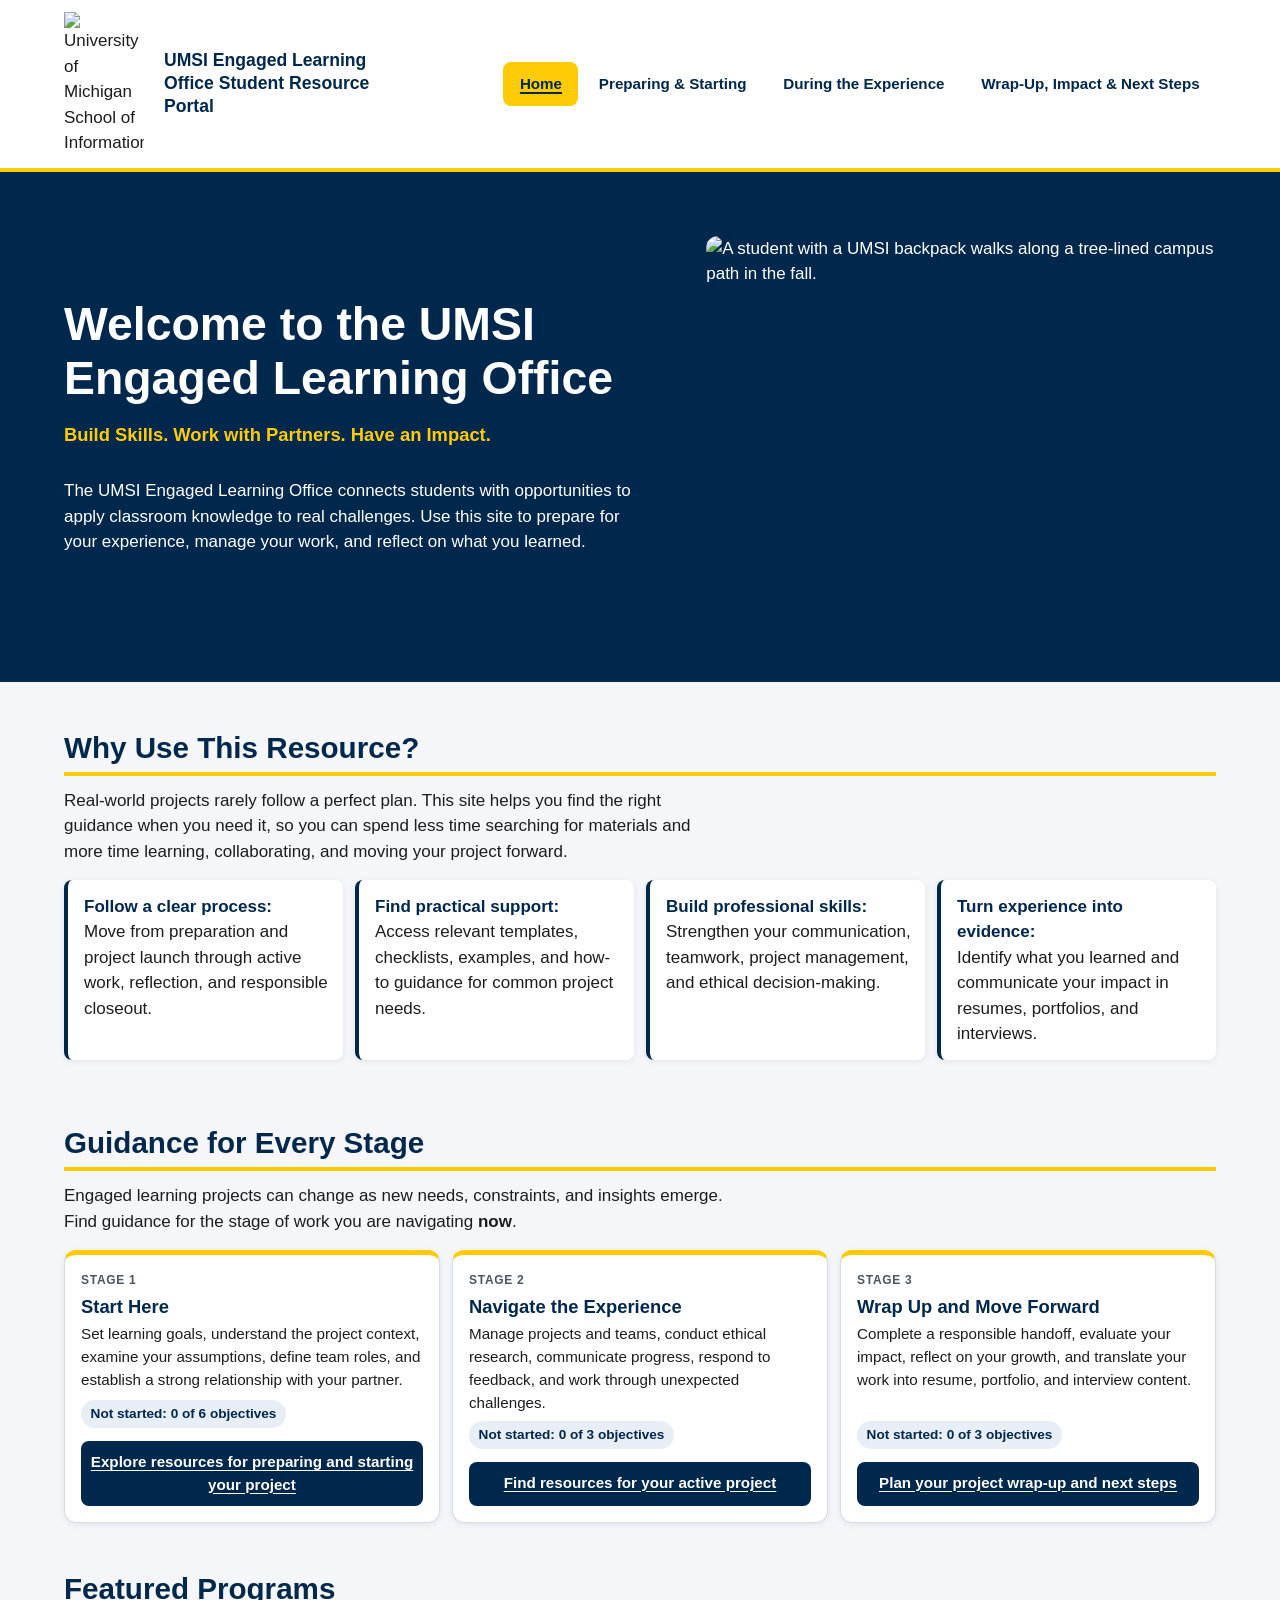
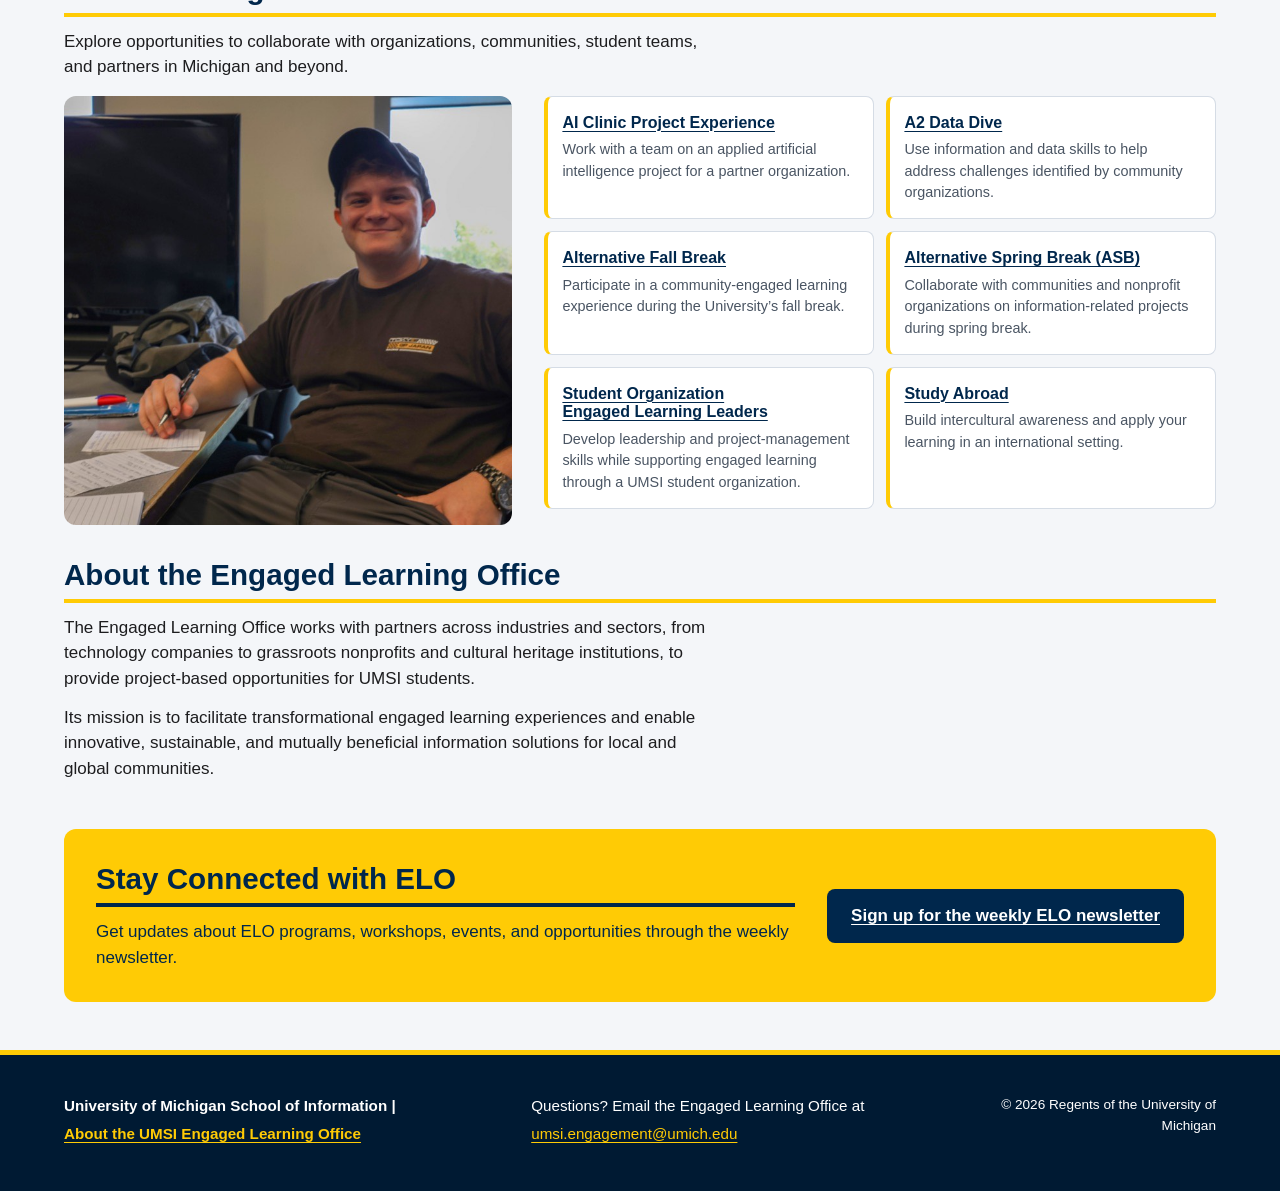
==== commit b37ec6a6: "feat: js updates" ====
--- a/index.html
+++ b/index.html
@@ -4,8 +4,10 @@
   <meta charset="UTF-8">
   <meta name="viewport" content="width=device-width, initial-scale=1.0">
   <title>Home | UMSI Engaged Learning Office Student Resource Portal</title>
+  <link rel="icon" href="images/favicon.svg" type="image/svg+xml">
   <link rel="stylesheet" href="css/reset.css">
   <link rel="stylesheet" href="css/style.css">
+  <script src="js/main.js" defer></script>
 </head>
 <body>
   <header class="site-header">
@@ -24,9 +26,11 @@
 
   <main id="main" tabindex="-1">
     <section class="hero" aria-labelledby="page-title">
-      <h1 id="page-title">Welcome to the UMSI Engaged Learning Office</h1>
-      <p>Build Skills. Work with Partners. Have an Impact.</p>
-      <p>The UMSI Engaged Learning Office connects students with opportunities to apply classroom knowledge to real challenges. Use this site to prepare for your experience, manage your work, and reflect on what you learned.</p>
+      <div class="hero-text">
+        <h1 id="page-title">Welcome to the UMSI Engaged Learning Office</h1>
+        <p>Build Skills. Work with Partners. Have an Impact.</p>
+        <p>The UMSI Engaged Learning Office connects students with opportunities to apply classroom knowledge to real challenges. Use this site to prepare for your experience, manage your work, and reflect on what you learned.</p>
+      </div>
       <!-- Image: UMSI campus photo provided with the class starter code -->
       <img src="images/UMSI_CampusFall_UMSIBackpack_02.jpg" alt="A student with a UMSI backpack walks along a tree-lined campus path in the fall.">
     </section>
@@ -47,19 +51,19 @@
       <p>Engaged learning projects can change as new needs, constraints, and insights emerge. Find guidance for the stage of work you are navigating <strong>now</strong>.</p>
 
       <div class="stage-grid">
-      <article class="stage-card" aria-labelledby="stage-start">
+      <article class="stage-card" aria-labelledby="stage-start" data-tracker-page="preparing-starting" data-tracker-total="6">
         <h3 id="stage-start">Start Here</h3>
         <p>Set learning goals, understand the project context, examine your assumptions, define team roles, and establish a strong relationship with your partner.</p>
         <p><a href="preparing-starting.html">Explore resources for preparing and starting your project</a></p>
       </article>
 
-      <article class="stage-card" aria-labelledby="stage-during">
+      <article class="stage-card" aria-labelledby="stage-during" data-tracker-page="during-experience" data-tracker-total="3">
         <h3 id="stage-during">Navigate the Experience</h3>
         <p>Manage projects and teams, conduct ethical research, communicate progress, respond to feedback, and work through unexpected challenges.</p>
         <p><a href="during-experience.html">Find resources for your active project</a></p>
       </article>
 
-      <article class="stage-card" aria-labelledby="stage-wrap-up">
+      <article class="stage-card" aria-labelledby="stage-wrap-up" data-tracker-page="wrap-up" data-tracker-total="3">
         <h3 id="stage-wrap-up">Wrap Up and Move Forward</h3>
         <p>Complete a responsible handoff, evaluate your impact, reflect on your growth, and translate your work into resume, portfolio, and interview content.</p>
         <p><a href="wrap-up.html">Plan your project wrap-up and next steps</a></p>
@@ -67,7 +71,7 @@
       </div>
     </section>
 
-    <section aria-labelledby="featured-programs">
+    <section class="featured-programs" aria-labelledby="featured-programs">
       <h2 id="featured-programs">Featured Programs</h2>
       <p>Explore opportunities to collaborate with organizations, communities, student teams, and partners in Michigan and beyond.</p>
       <!-- Image credit: "Smiling Student Working on Assignments at Desk", Wikimedia Commons, CC BY 4.0 -->
@@ -128,7 +132,7 @@
   <footer class="site-footer">
     <p>University of Michigan School of Information | <a href="https://www.si.umich.edu/programs/engaged-learning/about-engaged-learning-office">About the UMSI Engaged Learning Office</a></p>
     <address>Questions? Email the Engaged Learning Office at <a href="mailto:umsi.engagement@umich.edu">umsi.engagement@umich.edu</a></address>
-    <p>&copy; 2026 Regents of the University of Michigan</p>
+    <p>&copy; <span class="current-year">2026</span> Regents of the University of Michigan</p>
   </footer>
 </body>
 </html>
--- a/css/style.css
+++ b/css/style.css
@@ -1,9 +1,12 @@
 /* =========================================================
-   UMSI Engaged Learning Office | Deliverable #2: Mobile view
+   UMSI Engaged Learning Office | Deliverable #3: Tablet/Desktop view
    Juan Alonso-Allende (aallende)
 
-   Mobile-first. There are NO width media queries in this file.
-   The only media query is prefers-reduced-motion (accessibility).
+   Mobile-first. Everything above the "TABLET" section is the default
+   (mobile) design. Larger screens are layered on top with min-width
+   media queries only (no max-width):
+     - Tablet:  @media (min-width: 48rem)  ~768px
+     - Desktop: @media (min-width: 64rem)  ~1024px, designed at 1280px
 
    Citations:
    - Colors: U-M Brand Guidelines, https://brand.umich.edu/
@@ -12,6 +15,13 @@
      content": https://www.w3schools.com/howto/howto_css_skip_link.asp
    - Stylesheet drafted with help from Claude (Anthropic, claude.ai),
      then reviewed and edited by Juan.
+   - Centered content width with max() padding adapted from
+     "Full-Bleed Layout Using CSS Grid", Josh W. Comeau:
+     https://www.joshwcomeau.com/css/full-bleed/
+   - :has() selector reference: MDN,
+     https://developer.mozilla.org/en-US/docs/Web/CSS/:has
+   - Deliverable #3 media queries, tracker and 404 styles drafted with
+     help from Claude (Anthropic, claude.ai), reviewed by Juan.
    ========================================================= */
 
 :root {
@@ -28,6 +38,9 @@
   --gutter: clamp(1rem, 4vw, 1.5rem);
   --shadow: 0 0.1rem 0.4rem rgba(0, 39, 76, 0.08);
   --sans: "Helvetica Neue", Helvetica, Arial, system-ui, sans-serif;
+  /* Max width of content on large screens; side padding grows past it */
+  --content: 72rem;
+  --inline: var(--gutter);
 }
 
 html { scroll-behavior: smooth; }
@@ -65,7 +78,7 @@
 /* ---------- Header: logo + name, then 2x2 nav grid ---------- */
 .site-header {
   display: grid;
-  grid-template-columns: 4.5rem 1fr;
+  grid-template-columns: calc(4.5rem + var(--gutter)) 1fr;
   grid-template-areas:
     "logo name"
     "nav  nav";
@@ -77,7 +90,7 @@
 
 .site-logo {
   grid-area: logo;
-  width: 100%;
+  width: 4.5rem;
   margin: 0.75rem 0 0.75rem var(--gutter);
 }
 
@@ -142,6 +155,8 @@
   color: var(--paper);
 }
 
+/* Groups the hero text so desktop can place it beside the image */
+.hero-text { display: grid; gap: 1rem; }
 .hero hgroup { display: grid; gap: 0.5rem; }
 
 .hero hgroup p {
@@ -377,7 +392,7 @@
 .stage-card {
   counter-increment: stage;
   display: grid;
-  grid-template-rows: auto auto 1fr auto;
+  grid-template-rows: auto auto 1fr auto auto;
   gap: 0.4rem;
   padding: 1rem;
   background: var(--paper);
@@ -410,7 +425,7 @@
 }
 
 /* ---------- Home: program cards ---------- */
-section[aria-labelledby="featured-programs"] > img {
+.featured-programs > img {
   margin-top: 1rem;
   width: 100%;
   aspect-ratio: 16 / 9;
@@ -478,6 +493,243 @@
   font-size: 0.85rem;
 }
 
+/* ---------- Unique addition: objective progress tracker ----------
+   js/main.js turns each .focus-list[data-tracker] into a checklist
+   and inserts the .tracker panel above it. Without JS the list
+   stays a plain numbered list. */
+.tracker {
+  display: grid;
+  grid-template-columns: 1fr auto;
+  align-items: center;
+  gap: 0.5rem 0.75rem;
+  margin-bottom: 0.75rem;
+  padding: 0.75rem;
+  background: var(--page);
+  border: 1px dashed var(--muted);
+  border-radius: 0.5rem;
+}
+.tracker p { margin: 0; }
+.tracker-hint {
+  grid-column: 1 / -1;
+  font-size: 0.9rem;
+  color: var(--muted);
+}
+.tracker-status { font-weight: 700; color: var(--blue); }
+.tracker progress {
+  grid-column: 1 / -1;
+  width: 100%;
+  height: 0.75rem;
+  accent-color: var(--blue);
+}
+.tracker button {
+  min-height: 2.75rem;
+  padding: 0.4rem 0.8rem;
+  background: var(--paper);
+  color: var(--blue);
+  font-weight: 700;
+  border: 2px solid var(--blue);
+  border-radius: 0.5rem;
+  cursor: pointer;
+}
+.tracker button:hover { background: var(--blue); color: var(--paper); }
+
+.focus-list label { display: block; cursor: pointer; line-height: 1.5; }
+.focus-list input[type="checkbox"] {
+  width: 1.15rem;
+  height: 1.15rem;
+  margin: 0 0.4rem 0 0;
+  vertical-align: -0.15rem;
+  accent-color: var(--blue);
+}
+/* Checked state: tinted card + check badge, plus the native checkbox */
+.focus-list li.is-done { background: #fff4c2; }
+.focus-list li.is-done::before {
+  content: "✓";
+  background: var(--maize);
+  color: var(--blue);
+}
+
+/* Home page: progress pill that js/main.js adds to each stage card */
+.stage-card .stage-progress {
+  justify-self: start;
+  padding: 0.25rem 0.6rem;
+  background: var(--blue-soft);
+  color: var(--blue);
+  font-size: 0.85rem;
+  font-weight: 700;
+  border-radius: 999px;
+}
+.stage-card .stage-progress.is-complete { background: var(--maize); }
+
+/* ---------- 404 page ---------- */
+.error-code {
+  font-size: clamp(5rem, 28vw, 11rem);
+  font-weight: 800;
+  line-height: 1;
+  letter-spacing: -0.04em;
+  text-align: center;
+  color: var(--maize);
+}
+.missing-url code {
+  padding: 0.1rem 0.35rem;
+  background: rgba(255, 255, 255, 0.15);
+  border-radius: 0.25rem;
+  overflow-wrap: anywhere;
+}
+
+/* =========================================================
+   TABLET: 48rem (~768px) and up
+   More room, so lists become multi-column grids, the nav sits
+   in one row, and content is capped at --content and centered.
+   ========================================================= */
+@media (min-width: 48rem) {
+  :root {
+    /* side padding = gutter, or whatever centers a 72rem column */
+    --inline: max(var(--gutter), (100% - var(--content)) / 2);
+  }
+
+  /* Header: bigger logo, nav links in a single row of 4 */
+  .site-header { grid-template-columns: auto 1fr; column-gap: 1rem; }
+  .site-logo { width: 5rem; margin-left: var(--inline); }
+  .site-name { font-size: 1.1rem; padding-right: var(--inline); }
+  .site-nav { padding: 0.6rem var(--inline); }
+  .site-nav ul { grid-template-columns: repeat(4, 1fr); }
+
+  /* Hero: wider banner image */
+  .hero { padding: 2.5rem var(--inline); }
+  .hero img { aspect-ratio: 16 / 9; }
+  .jump-links { max-width: 30rem; }
+
+  /* Sections: centered column, comfortable line length */
+  main > section:not(.hero),
+  main > aside { padding-inline: var(--inline); padding-top: 3rem; }
+  main > section.phase {
+    margin: 3rem var(--inline) 0;
+    padding: 2rem;
+  }
+  main section > p { max-width: 70ch; }
+  main h2 { font-size: 1.85rem; }
+
+  /* Lists become grids */
+  .benefit-list { grid-template-columns: repeat(2, 1fr); gap: 0.75rem; }
+  .stage-grid { grid-template-columns: repeat(3, 1fr); }
+  .stage-card:first-child { grid-column: auto; }
+  .program-grid { grid-template-columns: repeat(3, 1fr); }
+
+  /* Objectives: 3 cards side by side, badge moves on top of the text */
+  .focus-list { grid-template-columns: repeat(3, 1fr); }
+  .focus-list li { padding: 1rem; }
+  .focus-list li::before { position: static; margin-bottom: 0.6rem; }
+
+  .resource-list { grid-template-columns: repeat(2, 1fr); }
+
+  /* Table fits without sideways scrolling */
+  table { min-width: 0; }
+
+  /* Newsletter: text left, button right */
+  main > aside.newsletter {
+    margin: 3rem var(--inline);
+    padding: 2rem;
+    display: grid;
+    grid-template-columns: 1fr auto;
+    column-gap: 2rem;
+    align-items: center;
+  }
+  .newsletter h2,
+  .newsletter p:first-of-type { grid-column: 1; }
+  .newsletter p:last-child { grid-column: 2; grid-row: 1 / span 2; margin-top: 0; }
+  .newsletter a { margin-top: 0; padding: 0.9rem 1.5rem; }
+
+  /* Footer: two columns, copyright full width below */
+  .site-footer {
+    grid-template-columns: 1fr 1fr;
+    column-gap: 2rem;
+    padding: 2.5rem var(--inline);
+  }
+  .site-footer p:last-child { grid-column: 1 / -1; }
+}
+
+/* =========================================================
+   DESKTOP: 64rem (~1024px) and up, designed at 1280px
+   Header becomes one row, heroes and phases become two-column
+   layouts so text and images sit side by side.
+   ========================================================= */
+@media (min-width: 64rem) {
+  /* Header: logo | site name | nav, all in one row */
+  .site-header {
+    grid-template-columns: auto auto 1fr;
+    grid-template-areas: "logo name nav";
+    column-gap: 1.25rem;
+    padding-inline: var(--inline);
+  }
+  .site-logo { margin-left: 0; }
+  .site-name { padding-right: 0; max-width: 16rem; }
+  .site-nav { justify-self: end; padding: 0; background: transparent; }
+  .site-nav ul { display: flex; gap: 0.25rem; }
+  .site-nav a {
+    min-height: 2.75rem;
+    padding: 0.5rem 0.9rem;
+    color: var(--blue);
+    border-color: transparent;
+  }
+  .site-nav a:hover { border-color: var(--maize); }
+
+  /* Hero: text column beside the image */
+  .hero {
+    grid-template-columns: minmax(0, 1.15fr) minmax(0, 1fr);
+    align-items: center;
+    column-gap: 3.5rem;
+    padding-block: 4rem;
+  }
+  .hero h1 { font-size: 2.9rem; }
+  .hero img { aspect-ratio: 4 / 3; }
+
+  /* Phases with a photo: photo sticks on the left while you scroll
+     the objectives and resources on the right */
+  main > section.phase { padding: 2.5rem; column-gap: 2.5rem; }
+  .phase--media { grid-template-columns: minmax(0, 2fr) minmax(0, 3fr); }
+  .phase--media > h2,
+  .phase--media > p { grid-column: 1 / -1; }
+  .phase--media > img {
+    grid-column: 1;
+    grid-row: 3 / span 3;
+    position: sticky;
+    top: 1.5rem;
+    align-self: start;
+    aspect-ratio: 4 / 5;
+  }
+  .phase--media > section { grid-column: 2; }
+  #phase-3 > img { grid-row: 3 / span 2; }
+  /* Right column is narrower, so objectives stack with the badge on the left */
+  .phase--media .focus-list { grid-template-columns: 1fr; }
+  .phase--media .focus-list li { padding: 0.85rem 0.85rem 0.85rem 3.75rem; }
+  .phase--media .focus-list li::before { position: absolute; margin-bottom: 0; }
+
+  /* Home */
+  .benefit-list { grid-template-columns: repeat(4, 1fr); }
+  .featured-programs {
+    display: grid;
+    grid-template-columns: minmax(0, 2fr) minmax(0, 3fr);
+    column-gap: 2rem;
+  }
+  .featured-programs > h2,
+  .featured-programs > p { grid-column: 1 / -1; }
+  .featured-programs > img { height: 100%; aspect-ratio: auto; }
+  .program-grid { grid-template-columns: repeat(2, 1fr); }
+
+  /* Footer: three columns in one row */
+  .site-footer {
+    grid-template-columns: 2fr 2fr 1fr;
+    align-items: start;
+  }
+  .site-footer p:last-child {
+    grid-column: auto;
+    padding-top: 0;
+    border-top: 0;
+    text-align: right;
+  }
+}
+
 /* ---------- Accessibility: honor reduced-motion preference ---------- */
 @media (prefers-reduced-motion: reduce) {
   html { scroll-behavior: auto; }
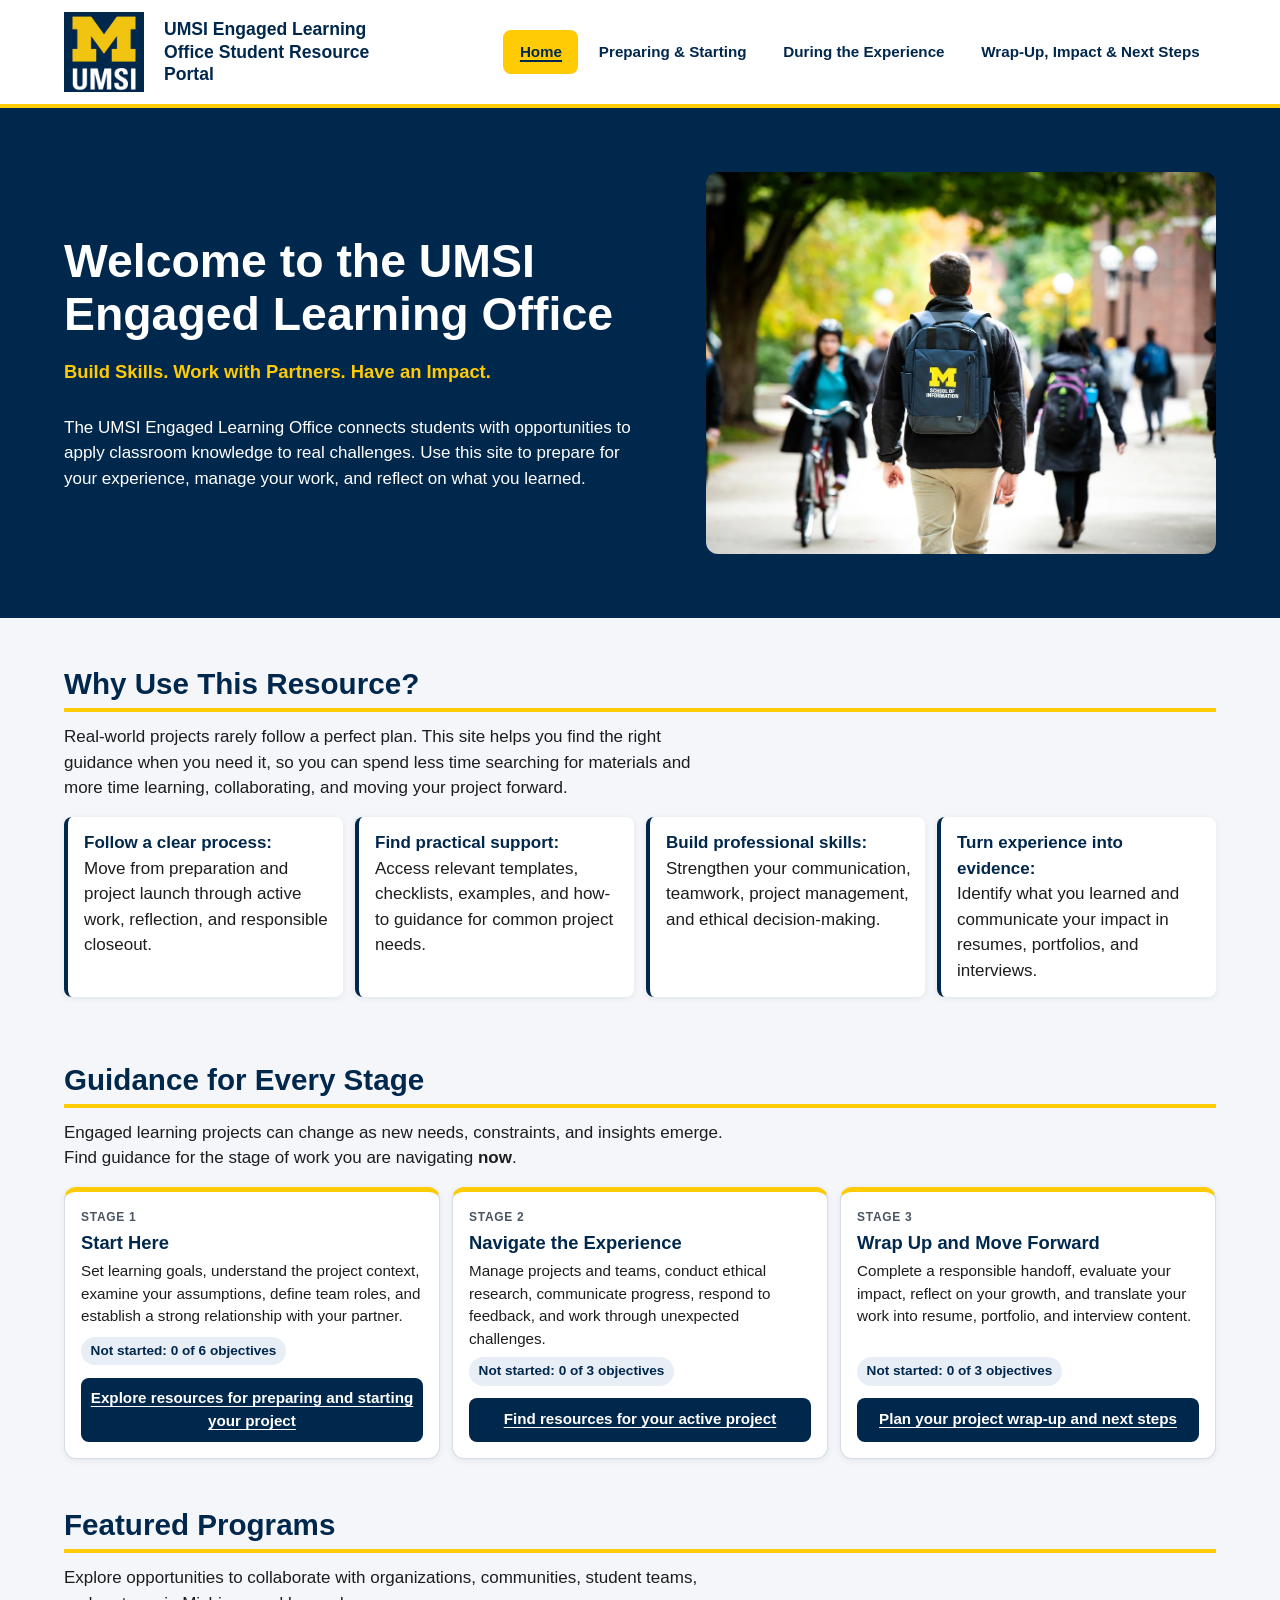
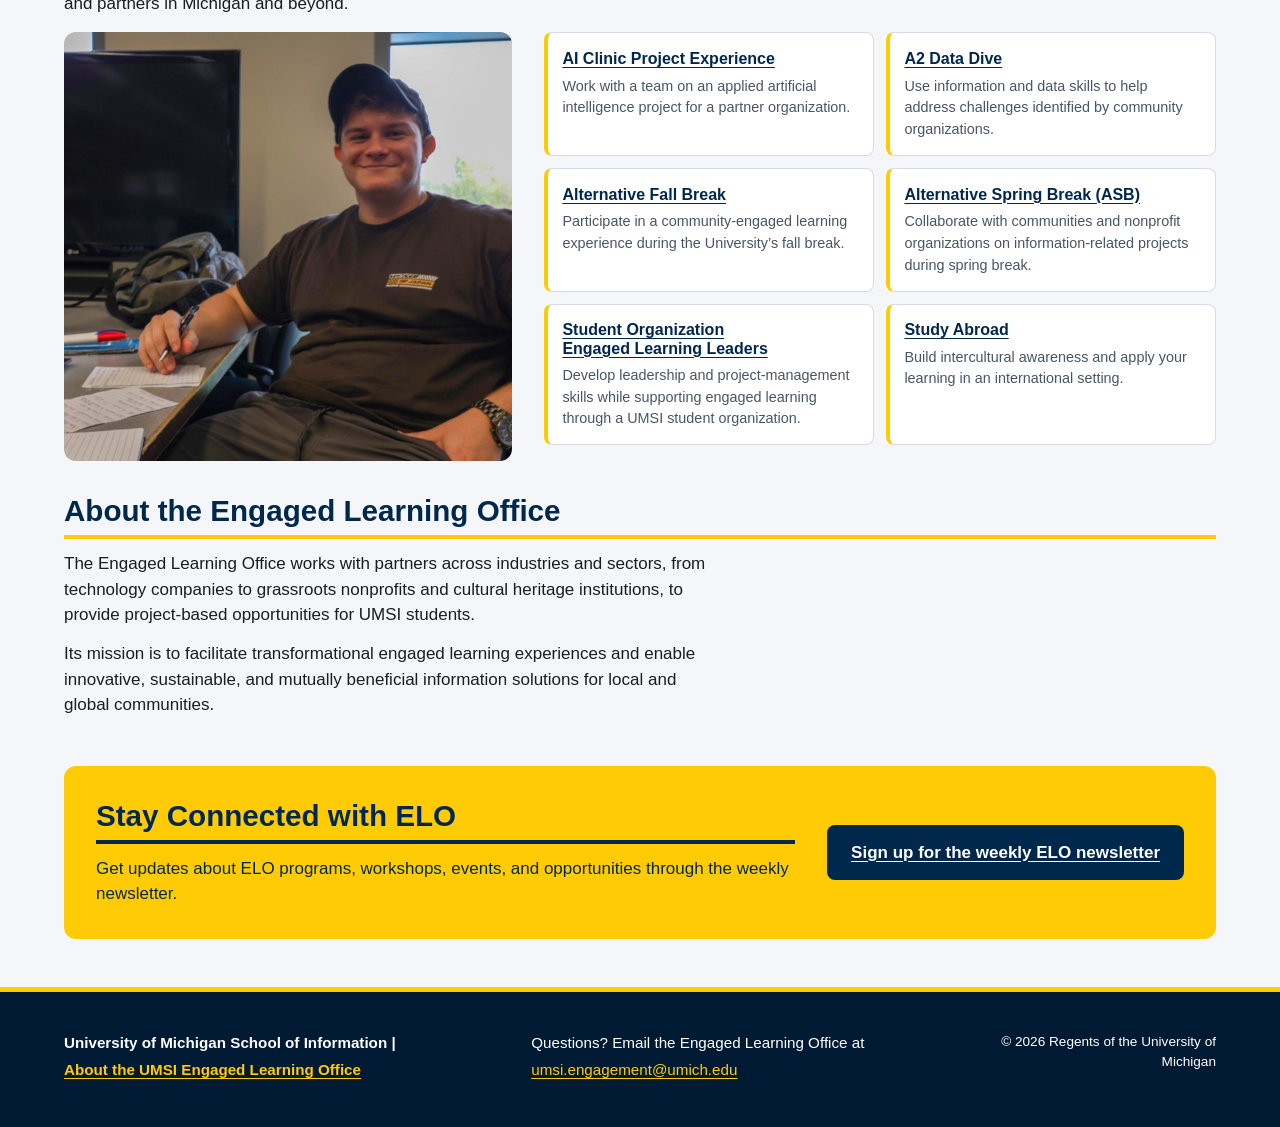
==== commit f46ae2fe: "fix: rename img names to lowercase" ====
--- a/index.html
+++ b/index.html
@@ -12,7 +12,7 @@
 <body>
   <header class="site-header">
     <a class="skip-link" href="#main">Skip to main content</a>
-    <img class="site-logo" src="images/UMSI_signature_vertical_informal_solidblue.jpg" alt="University of Michigan School of Information">
+    <img class="site-logo" src="images/umsi-signature-logo.jpg" alt="University of Michigan School of Information">
     <p class="site-name">UMSI Engaged Learning Office Student Resource Portal</p>
     <nav class="site-nav" aria-label="Main">
       <ul>
@@ -32,7 +32,7 @@
         <p>The UMSI Engaged Learning Office connects students with opportunities to apply classroom knowledge to real challenges. Use this site to prepare for your experience, manage your work, and reflect on what you learned.</p>
       </div>
       <!-- Image: UMSI campus photo provided with the class starter code -->
-      <img src="images/UMSI_CampusFall_UMSIBackpack_02.jpg" alt="A student with a UMSI backpack walks along a tree-lined campus path in the fall.">
+      <img src="images/umsi-campus-fall-backpack.jpg" alt="A student with a UMSI backpack walks along a tree-lined campus path in the fall.">
     </section>
 
     <section aria-labelledby="why-use">
